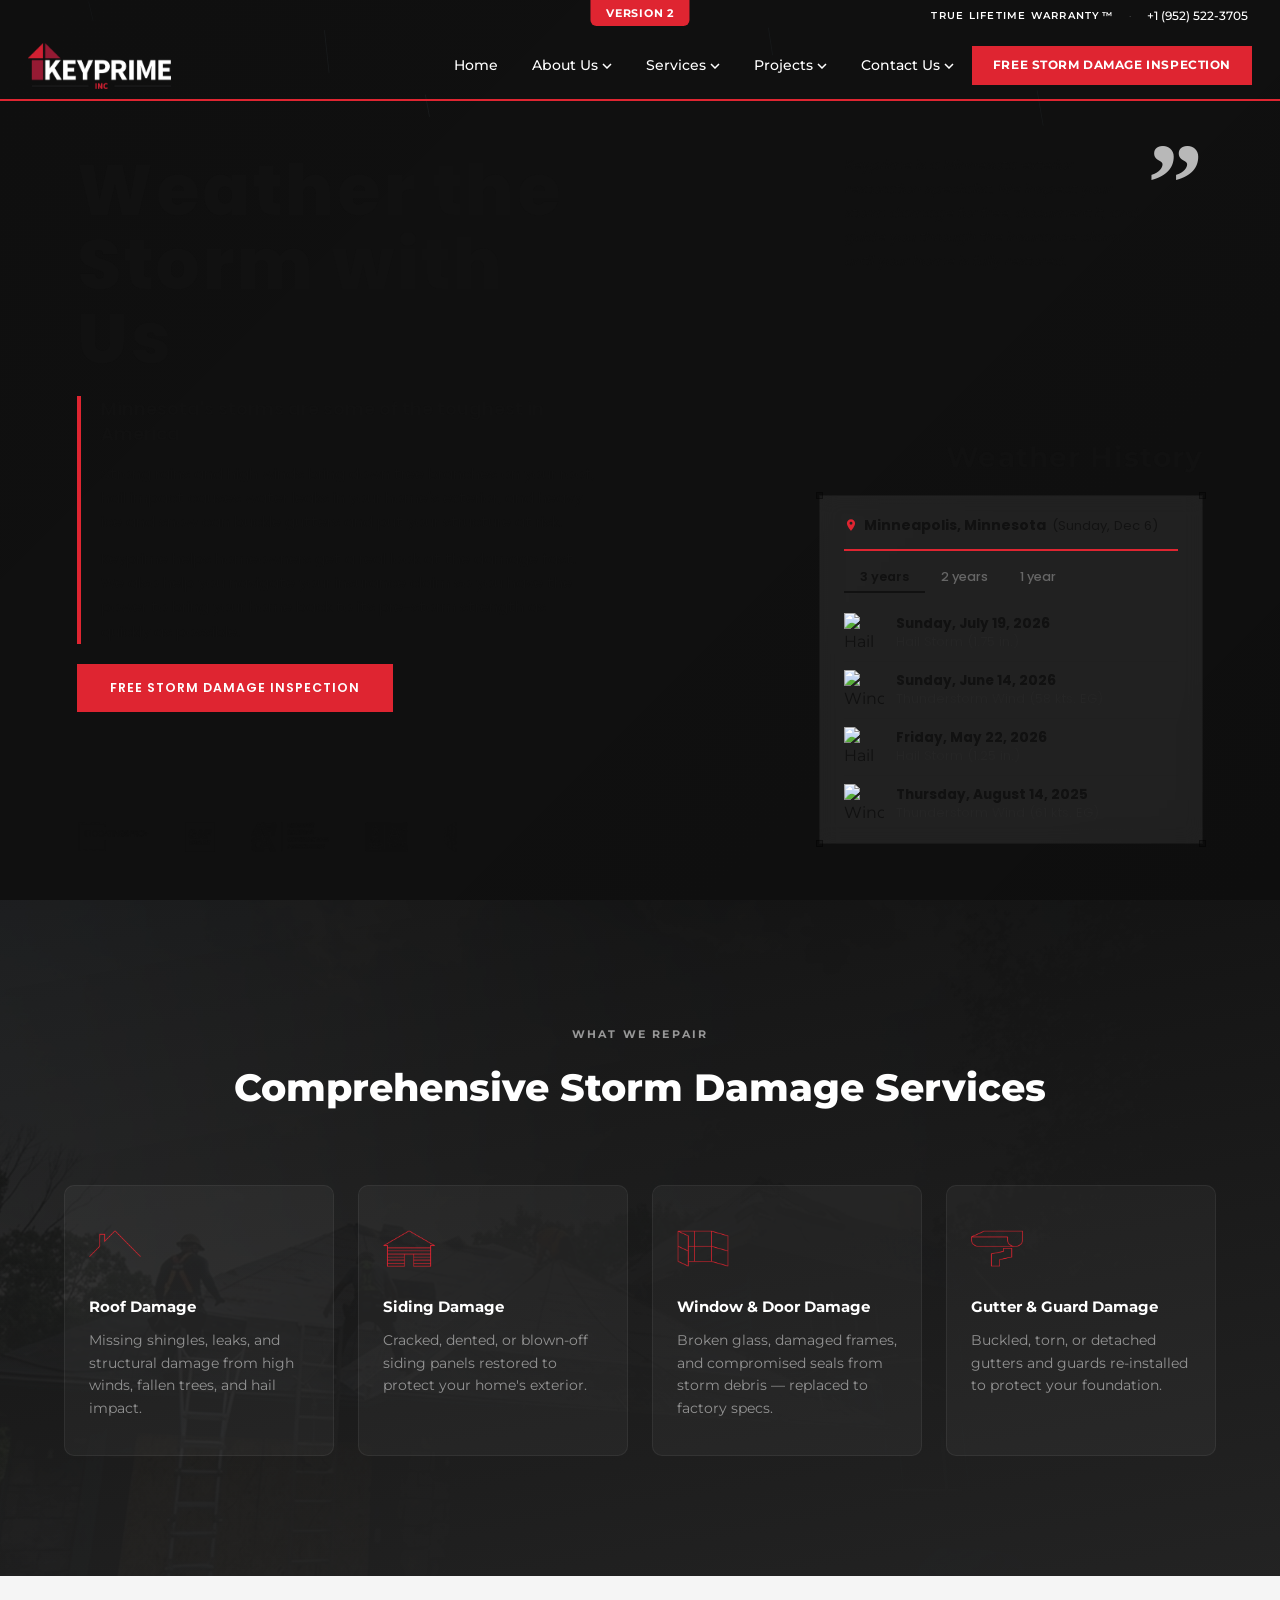
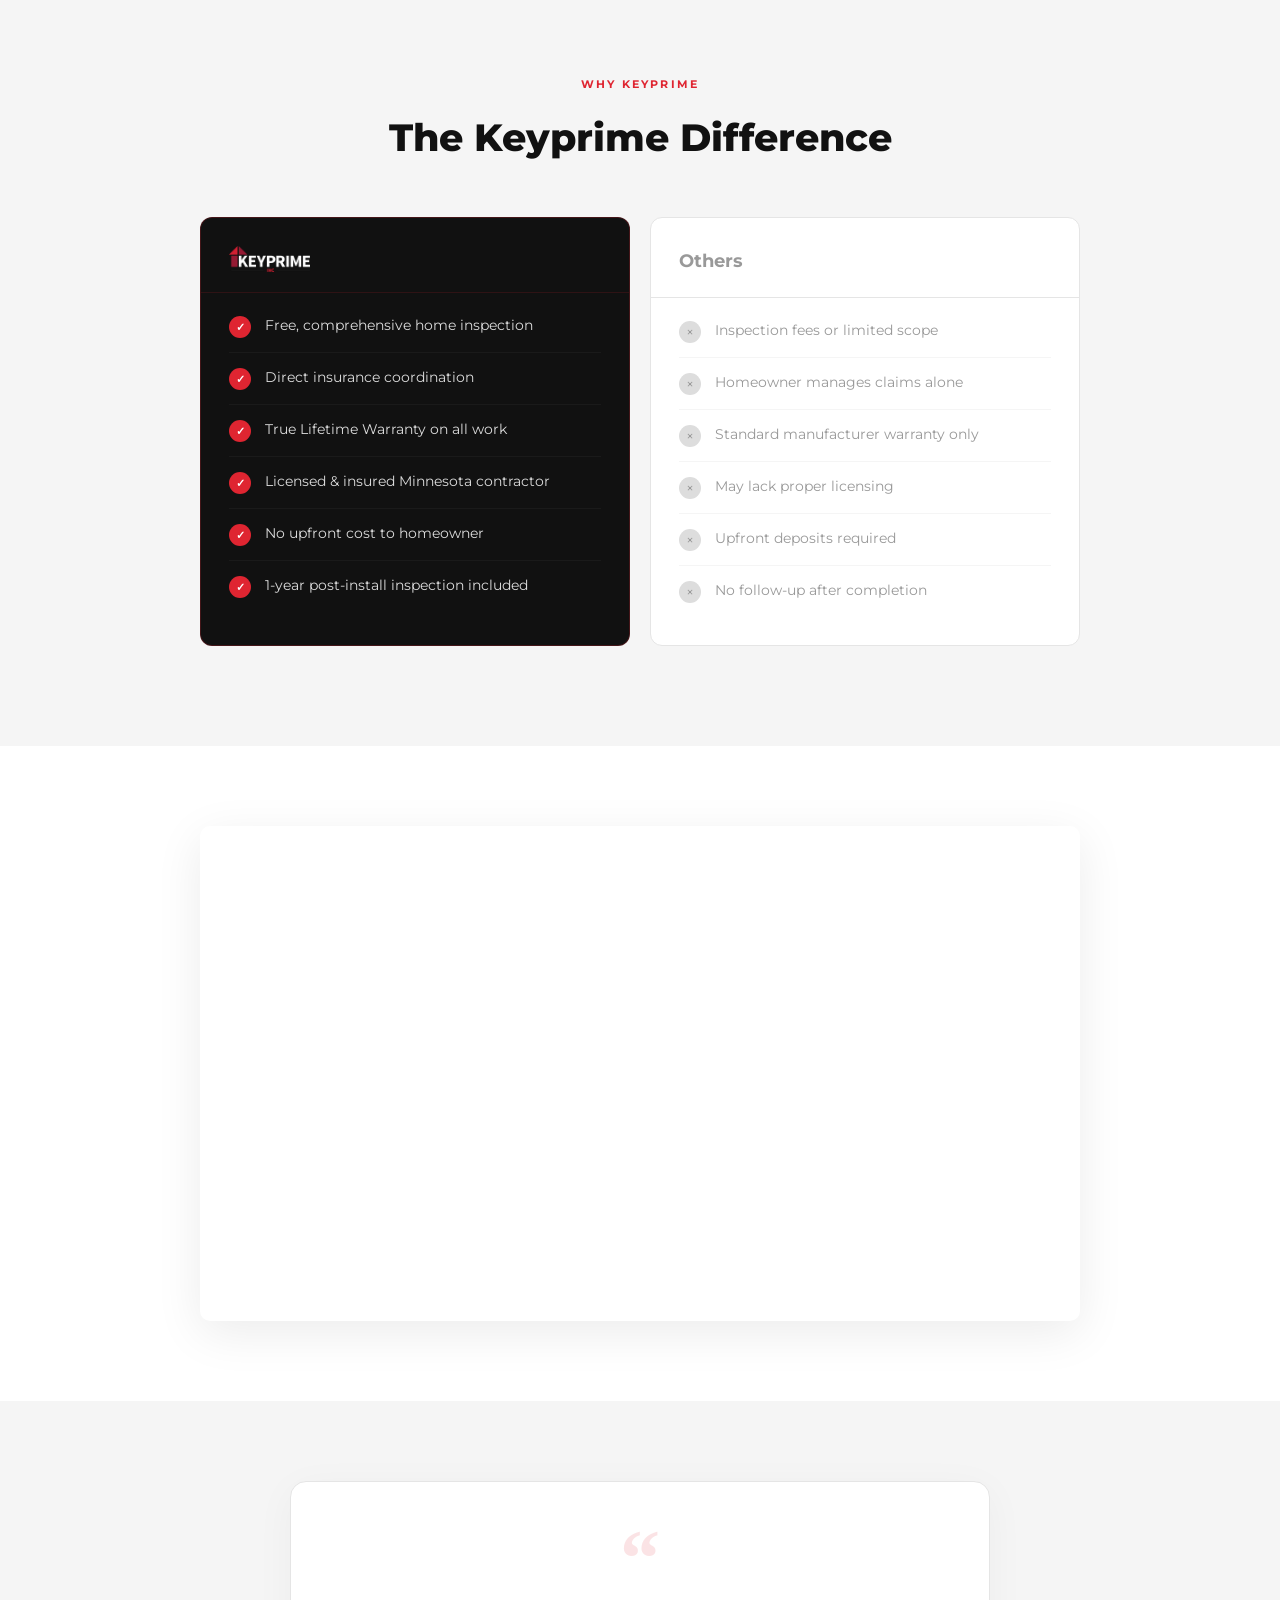
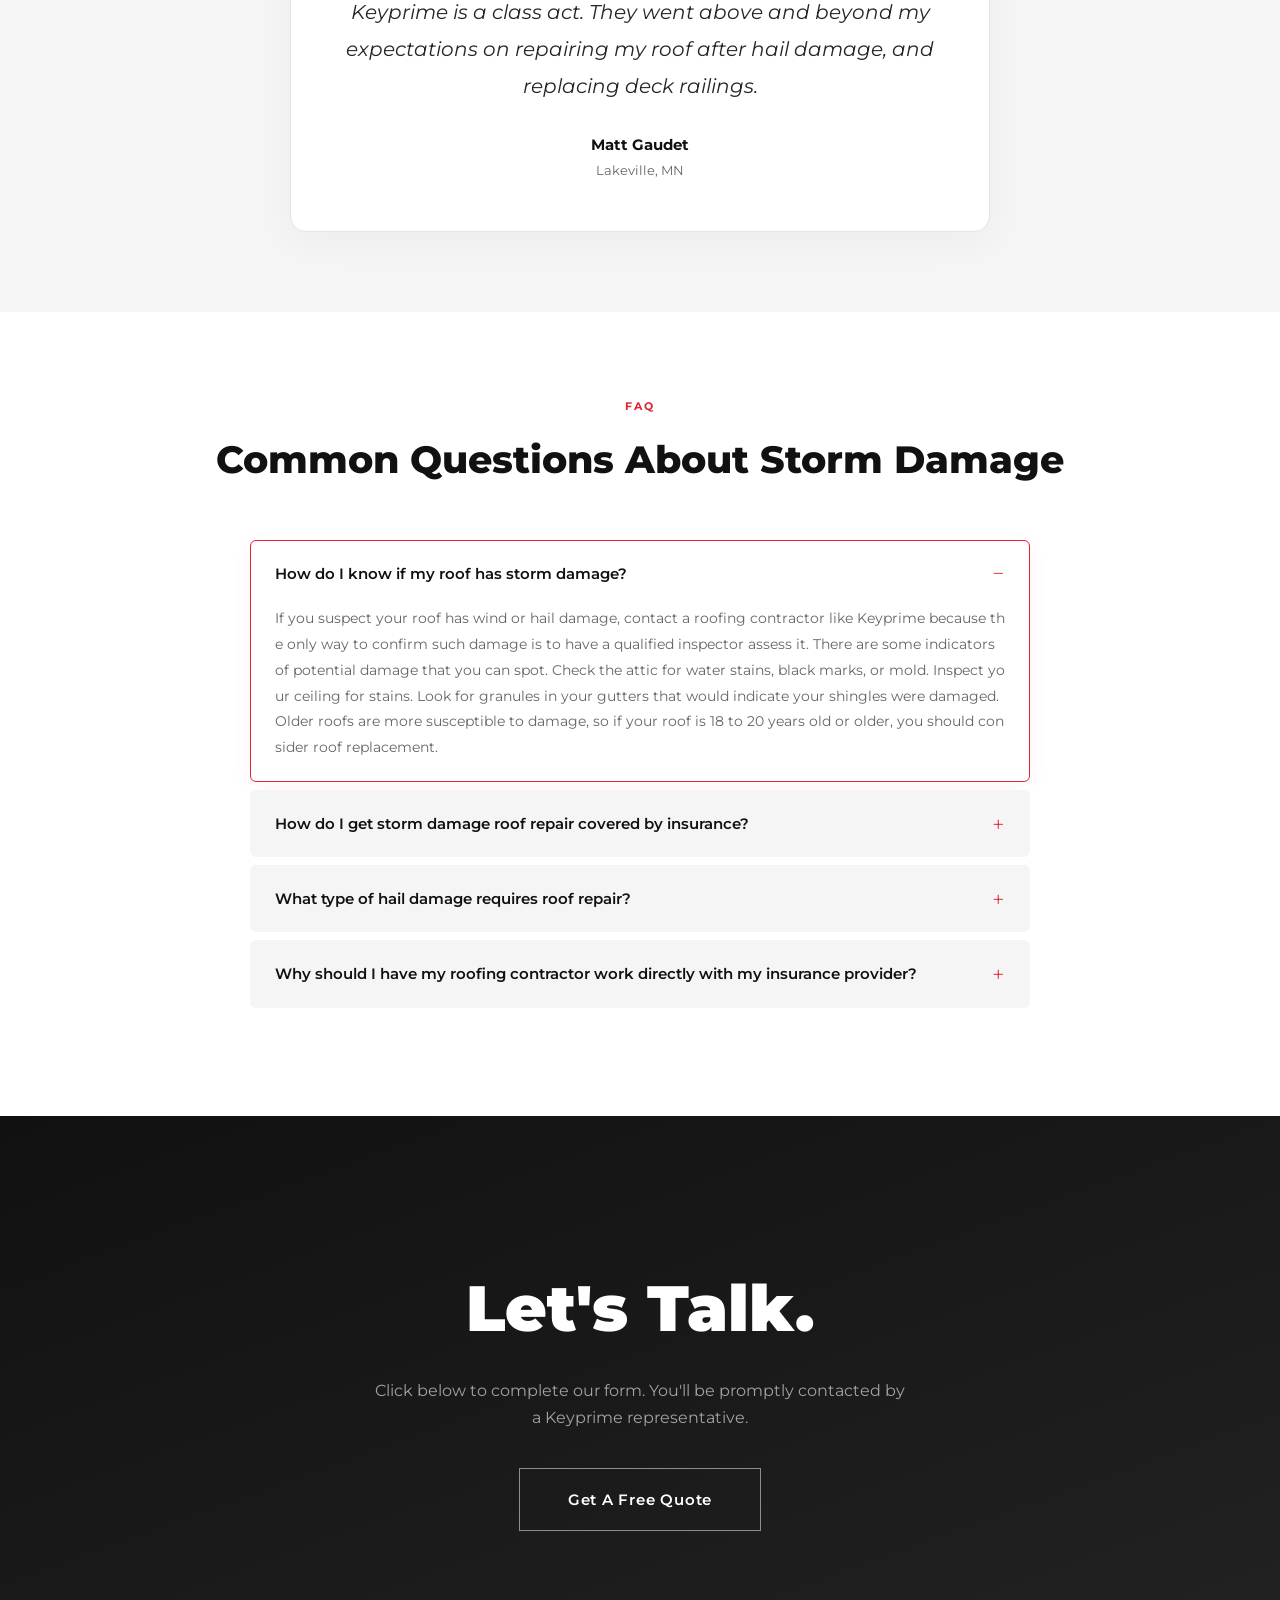
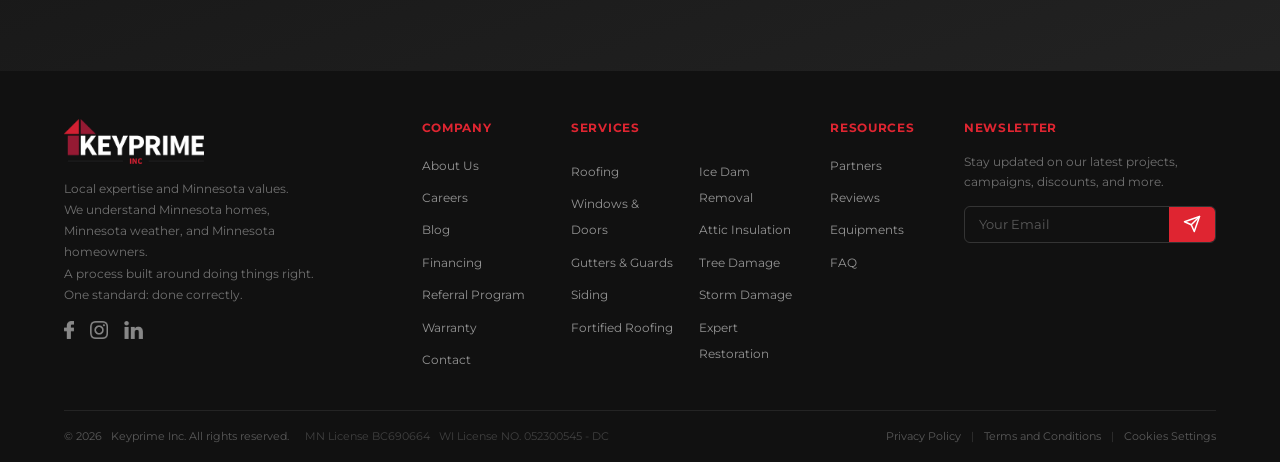
==== ver2/index.html @ 28510675 "Add hero font variation sub-pages (ver2–ver6) for client review Five variations of hero section typo" ====
<!DOCTYPE html>
<html lang="en">
<head>
  <meta charset="UTF-8">
  <meta name="viewport" content="width=device-width, initial-scale=1.0">
  <title>Version 2 — Storm &amp; Hail Damage Repair | Keyprime Roofing</title>
  <meta name="description" content="Minnesota's trusted storm damage repair experts. Keyprime helps homeowners restore their homes fast with insurance claim assistance and a True Lifetime Warranty.">
  <link rel="preconnect" href="https://fonts.googleapis.com">
  <link rel="preconnect" href="https://fonts.gstatic.com" crossorigin>
  <link href="https://fonts.googleapis.com/css2?family=Archivo:wght@100;200;300;400&family=Montserrat:wght@300;400;500;600;700;800;900&family=Poppins:wght@300;400;500;600;700;800;900&display=swap" rel="stylesheet">
  <link rel="stylesheet" href="../css/style.css">
  <link rel="stylesheet" href="ver-override.css">
  <script src="https://fast.wistia.com/assets/external/E-v1.js" async></script>
</head>
<body>
  <div style="position:fixed;top:0;left:50%;transform:translateX(-50%);z-index:9999;background:var(--red);color:#fff;font-family:var(--font);font-size:.7rem;font-weight:700;padding:4px 16px;border-radius:0 0 6px 6px;letter-spacing:.06em;pointer-events:none;">VERSION 2</div>

  <!-- ===== TOP BAR (fixed, right-aligned like mockup) ===== -->
  <div class="top-bar" id="topBar">
    <div class="top-bar__inner">
      <span class="top-bar__warranty">TRUE LIFETIME WARRANTY&trade;</span>
      <span class="top-bar__sep">&middot;</span>
      <a href="tel:+19525223705" class="top-bar__phone">+1 (952) 522-3705</a>
    </div>
  </div>

  <!-- ===== NAVBAR (fixed, transparent over hero → solid on scroll) ===== -->
  <nav class="navbar navbar--hero" id="navbar">
    <div class="navbar__inner">
      <a href="https://keyprimeroofing.com" class="navbar__logo">
        <img src="../assets/logos/keyprime-logo-white.png" alt="Keyprime Inc." class="navbar__logo-img navbar__logo-img--white">
        <img src="../assets/logos/keyprime-logo-color.png" alt="Keyprime Inc." class="navbar__logo-img navbar__logo-img--color">
      </a>
      <button class="navbar__toggle" id="navToggle" aria-label="Toggle navigation">
        <span></span><span></span><span></span>
      </button>
      <ul class="navbar__menu" id="navMenu">
        <li class="navbar__item">
          <a href="https://keyprimeroofing.com" class="navbar__link">Home</a>
        </li>
        <li class="navbar__item navbar__item--dropdown">
          <a href="https://keyprimeroofing.com/about" class="navbar__link">About Us <svg width="10" height="6" viewBox="0 0 10 6"><path d="M1 1l4 4 4-4" stroke="currentColor" stroke-width="1.5" fill="none"/></svg></a>
          <ul class="navbar__dropdown">
            <li><a href="https://keyprimeroofing.com/about">Our Story</a></li>
            <li><a href="https://keyprimeroofing.com/reviews">Reviews</a></li>
            <li><a href="https://keyprimeroofing.com/hiring">Careers</a></li>
          </ul>
        </li>
        <li class="navbar__item navbar__item--dropdown">
          <a href="https://keyprimeroofing.com/services" class="navbar__link">Services <svg width="10" height="6" viewBox="0 0 10 6"><path d="M1 1l4 4 4-4" stroke="currentColor" stroke-width="1.5" fill="none"/></svg></a>
          <ul class="navbar__dropdown">
            <li><a href="https://keyprimeroofing.com/services/roofing">Roofing</a></li>
            <li><a href="https://keyprimeroofing.com/services/siding">Siding</a></li>
            <li><a href="https://keyprimeroofing.com/services/windows-and-doors">Windows &amp; Doors</a></li>
            <li><a href="https://keyprimeroofing.com/services/gutters-and-guards">Gutters &amp; Guards</a></li>
            <li><a href="https://keyprimeroofing.com/services/attic-insulation">Attic Insulation</a></li>
            <li><a href="https://keyprimeroofing.com/services/ice-dam-removal">Ice Dam Removal</a></li>
          </ul>
        </li>
        <li class="navbar__item navbar__item--dropdown">
          <a href="https://keyprimeroofing.com/projects" class="navbar__link">Projects <svg width="10" height="6" viewBox="0 0 10 6"><path d="M1 1l4 4 4-4" stroke="currentColor" stroke-width="1.5" fill="none"/></svg></a>
          <ul class="navbar__dropdown">
            <li><a href="https://keyprimeroofing.com/projects">Gallery</a></li>
            <li><a href="https://keyprimeroofing.com/blog">Blog</a></li>
          </ul>
        </li>
        <li class="navbar__item navbar__item--dropdown">
          <a href="https://keyprimeroofing.com/contact" class="navbar__link">Contact Us <svg width="10" height="6" viewBox="0 0 10 6"><path d="M1 1l4 4 4-4" stroke="currentColor" stroke-width="1.5" fill="none"/></svg></a>
          <ul class="navbar__dropdown">
            <li><a href="https://keyprimeroofing.com/contact">Get in Touch</a></li>
            <li><a href="https://keyprimeroofing.com/free-estimate">Free Estimate</a></li>
            <li><a href="https://keyprimeroofing.com/referral-program">Referral Program</a></li>
          </ul>
        </li>
        <li class="navbar__item">
          <a href="https://keyprimeroofing.com/free-estimate" class="navbar__link navbar__link--cta">FREE STORM DAMAGE INSPECTION</a>
        </li>
      </ul>
    </div>
    <div class="navbar__accent"></div>
  </nav>

  <!-- Mobile nav overlay -->
  <div class="nav-overlay" id="navOverlay"></div>

  <!-- ===== HERO (fixed, full viewport — content scrolls over it) ===== -->
  <section class="hero" id="hero">
    <canvas id="stormCanvas" class="storm-canvas"></canvas>
    <div class="hero__media">
      <video class="hero__video" autoplay muted loop playsinline>
        <source src="../assets/videos/storm-hero-video.mp4" type="video/mp4">
      </video>
    </div>
    <div class="hero__overlay"></div>

    <!-- Hero text content (left side) -->
    <div class="hero__content">
      <h1 class="hero__heading hero-anim">Weather the<br>Storm with Us</h1>
      <div class="hero__body">
        <h2 class="hero__sub hero-anim" data-delay="200">Minnesota's storms are some of the toughest in America</h2>
        <p class="hero__text hero-anim" data-delay="400">Strong rains and high winds bring down tree branches on your roof, hail impact causes water leaks in your home's exterior, and heavy ice and snow can buckle gutters and put your structure at risk.</p>
        <p class="hero__text hero-anim" data-delay="550">Keyprime helps homeowners get a real look at the damage fast. We also help you navigate your insurance claim so you have the power to bring your home back to its pre-storm strength as quickly as possible.</p>
      </div>
      <a href="https://keyprimeroofing.com/free-estimate" class="btn btn--hero-fill hero-anim" data-delay="700">FREE STORM DAMAGE INSPECTION</a>
    </div>

    <!-- Quote (top right) -->
    <div class="hero__quote hero-anim" data-delay="400">
      <p class="hero__quote-text"><em>Keyprime is a Minnesota exterior restoration specialist. We inspect your storm damage for free, document it, and guide you through the insurance claim until your home is fully restored.</em></p>
      <span class="hero__qm">&rdquo;</span>
    </div>

    <!-- Weather History (bottom right) -->
    <div class="hero__wh hero-anim" data-delay="500">
      <h3 class="wh__title">Weather History</h3>
      <div class="wh__card">
        <span class="wh__corner wh__corner--tl"></span>
        <span class="wh__corner wh__corner--tr"></span>
        <span class="wh__corner wh__corner--bl"></span>
        <span class="wh__corner wh__corner--br"></span>
        <div class="wh__header">
          <div class="wh__location">
            <svg class="wh__pin" viewBox="0 0 24 24" width="14" height="14" fill="#DF2531" stroke="none"><path d="M12 2C8.13 2 5 5.13 5 9c0 5.25 7 13 7 13s7-7.75 7-13c0-3.87-3.13-7-7-7zm0 9.5a2.5 2.5 0 1 1 0-5 2.5 2.5 0 0 1 0 5z"/></svg>
            <span class="wh__city" id="whCity">Minneapolis, Minnesota</span>
            <span class="wh__date" id="whDate"></span>
          </div>
        </div>
        <div class="wh__tabs" id="whTabs">
          <button class="wh__tab wh__tab--active" data-years="3">3 years</button>
          <button class="wh__tab" data-years="2">2 years</button>
          <button class="wh__tab" data-years="1">1 year</button>
        </div>
        <div class="wh__events" id="whEvents">
          <div class="wh__loading">Loading weather history&hellip;</div>
        </div>
      </div>
    </div>

    <!-- Partner / certification logos — scrolling marquee -->
    <div class="hero__partners">
      <div class="partners__track">
        <img src="../assets/logos/coatings-pro+.png" alt="CoatingsPro+">
        <img src="../assets/logos/gaf.png" alt="GAF">
        <img src="../assets/logos/mrca.png" alt="MRCA">
        <img src="../assets/logos/bbb.png" alt="BBB">
        <img src="../assets/logos/mule-hide.png" alt="Mule-Hide">
        <img src="../assets/logos/nrca.png" alt="NRCA">
        <img src="../assets/logos/owens-corning.png" alt="Owens Corning">
        <img src="../assets/logos/velux.png" alt="Velux">
        <img src="../assets/logos/coatings-pro+.png" alt="CoatingsPro+">
        <img src="../assets/logos/gaf.png" alt="GAF">
        <img src="../assets/logos/mrca.png" alt="MRCA">
        <img src="../assets/logos/bbb.png" alt="BBB">
        <img src="../assets/logos/mule-hide.png" alt="Mule-Hide">
        <img src="../assets/logos/nrca.png" alt="NRCA">
        <img src="../assets/logos/owens-corning.png" alt="Owens Corning">
        <img src="../assets/logos/velux.png" alt="Velux">
      </div>
    </div>
  </section>

  <!-- ===== SCROLLABLE PAGE CONTENT (slides over the fixed hero) ===== -->
  <div class="page-content">

    <!-- ===== DAMAGE TYPES ===== -->
    <section class="services">
      <div class="services__bg" data-parallax="0.1">
        <img src="../assets/images/storm-hero-desktop.png" alt="" loading="lazy">
      </div>
      <div class="services__overlay"></div>
      <div class="container services__content">
        <span class="tag tag--light anim-in">What We Repair</span>
        <h2 class="services__heading anim-in" data-delay="100">Comprehensive Storm Damage Services</h2>
        <div class="services__grid">
          <div class="service-card anim-slide-right" data-delay="0">
            <div class="service-card__icon">
              <img src="../assets/icons/repairs/roof.png" alt="Roof damage icon">
            </div>
            <h3>Roof Damage</h3>
            <p>Missing shingles, leaks, and structural damage from high winds, fallen trees, and hail impact.</p>
          </div>
          <div class="service-card anim-slide-right" data-delay="150">
            <div class="service-card__icon">
              <img src="../assets/icons/repairs/siding.png" alt="Siding damage icon">
            </div>
            <h3>Siding Damage</h3>
            <p>Cracked, dented, or blown-off siding panels restored to protect your home's exterior.</p>
          </div>
          <div class="service-card anim-slide-right" data-delay="300">
            <div class="service-card__icon">
              <img src="../assets/icons/repairs/window-door.png" alt="Window and door damage icon">
            </div>
            <h3>Window &amp; Door Damage</h3>
            <p>Broken glass, damaged frames, and compromised seals from storm debris — replaced to factory specs.</p>
          </div>
          <div class="service-card anim-slide-right" data-delay="450">
            <div class="service-card__icon">
              <img src="../assets/icons/repairs/gutter-guard.png" alt="Gutter and guard damage icon">
            </div>
            <h3>Gutter &amp; Guard Damage</h3>
            <p>Buckled, torn, or detached gutters and guards re-installed to protect your foundation.</p>
          </div>
        </div>
      </div>
    </section>

    <!-- ===== KEYPRIME vs OTHERS ===== -->
    <section class="comparison">
      <div class="container">
        <span class="tag tag--center anim-in">Why Keyprime</span>
        <h2 class="comparison__heading anim-in" data-delay="100">The Keyprime Difference</h2>
        <div class="comparison__table">
          <div class="comparison__col comparison__col--kp anim-in" data-delay="100">
            <div class="comparison__header">
              <img src="../assets/logos/keyprime-logo-white.png" alt="Keyprime" height="32">
            </div>
            <ul class="comparison__list">
              <li><span class="check">&#10003;</span> Free, comprehensive home inspection</li>
              <li><span class="check">&#10003;</span> Direct insurance coordination</li>
              <li><span class="check">&#10003;</span> True Lifetime Warranty on all work</li>
              <li><span class="check">&#10003;</span> Licensed &amp; insured Minnesota contractor</li>
              <li><span class="check">&#10003;</span> No upfront cost to homeowner</li>
              <li><span class="check">&#10003;</span> 1-year post-install inspection included</li>
            </ul>
          </div>
          <div class="comparison__col comparison__col--others anim-in" data-delay="250">
            <div class="comparison__header">
              <span>Others</span>
            </div>
            <ul class="comparison__list">
              <li><span class="cross">&times;</span> Inspection fees or limited scope</li>
              <li><span class="cross">&times;</span> Homeowner manages claims alone</li>
              <li><span class="cross">&times;</span> Standard manufacturer warranty only</li>
              <li><span class="cross">&times;</span> May lack proper licensing</li>
              <li><span class="cross">&times;</span> Upfront deposits required</li>
              <li><span class="cross">&times;</span> No follow-up after completion</li>
            </ul>
          </div>
        </div>
        <!-- Mobile accordion (hidden on desktop, shown via CSS at 768px) -->
        <div class="comparison__accordion">
          <div class="comparison__col comparison__col--kp">
            <div class="comparison__acc-list" id="compAccordion">
              <div class="comparison__acc-item" data-index="0">
                <div class="comparison__acc-kp">
                  <span class="check">&#10003;</span>
                  <span>Free, comprehensive home inspection</span>
                  <svg class="comparison__acc-chevron" viewBox="0 0 16 16" fill="none" stroke="currentColor" stroke-width="2"><path d="M4 6l4 4 4-4"/></svg>
                </div>
                <div class="comparison__acc-others">
                  <div class="comparison__acc-others-inner">
                    <span class="comparison__acc-others-label">VS Others |</span>
                    <span class="comparison__acc-others-data">Inspection fees or limited scope</span>
                  </div>
                </div>
              </div>
              <div class="comparison__acc-item" data-index="1">
                <div class="comparison__acc-kp">
                  <span class="check">&#10003;</span>
                  <span>Direct insurance coordination</span>
                  <svg class="comparison__acc-chevron" viewBox="0 0 16 16" fill="none" stroke="currentColor" stroke-width="2"><path d="M4 6l4 4 4-4"/></svg>
                </div>
                <div class="comparison__acc-others">
                  <div class="comparison__acc-others-inner">
                    <span class="comparison__acc-others-label">VS Others |</span>
                    <span class="comparison__acc-others-data">Homeowner manages claims alone</span>
                  </div>
                </div>
              </div>
              <div class="comparison__acc-item" data-index="2">
                <div class="comparison__acc-kp">
                  <span class="check">&#10003;</span>
                  <span>True Lifetime Warranty on all work</span>
                  <svg class="comparison__acc-chevron" viewBox="0 0 16 16" fill="none" stroke="currentColor" stroke-width="2"><path d="M4 6l4 4 4-4"/></svg>
                </div>
                <div class="comparison__acc-others">
                  <div class="comparison__acc-others-inner">
                    <span class="comparison__acc-others-label">VS Others |</span>
                    <span class="comparison__acc-others-data">Standard manufacturer warranty only</span>
                  </div>
                </div>
              </div>
              <div class="comparison__acc-item" data-index="3">
                <div class="comparison__acc-kp">
                  <span class="check">&#10003;</span>
                  <span>Licensed &amp; insured Minnesota contractor</span>
                  <svg class="comparison__acc-chevron" viewBox="0 0 16 16" fill="none" stroke="currentColor" stroke-width="2"><path d="M4 6l4 4 4-4"/></svg>
                </div>
                <div class="comparison__acc-others">
                  <div class="comparison__acc-others-inner">
                    <span class="comparison__acc-others-label">VS Others |</span>
                    <span class="comparison__acc-others-data">May lack proper licensing</span>
                  </div>
                </div>
              </div>
              <div class="comparison__acc-item" data-index="4">
                <div class="comparison__acc-kp">
                  <span class="check">&#10003;</span>
                  <span>No upfront cost to homeowner</span>
                  <svg class="comparison__acc-chevron" viewBox="0 0 16 16" fill="none" stroke="currentColor" stroke-width="2"><path d="M4 6l4 4 4-4"/></svg>
                </div>
                <div class="comparison__acc-others">
                  <div class="comparison__acc-others-inner">
                    <span class="comparison__acc-others-label">VS Others |</span>
                    <span class="comparison__acc-others-data">Upfront deposits required</span>
                  </div>
                </div>
              </div>
              <div class="comparison__acc-item" data-index="5">
                <div class="comparison__acc-kp">
                  <span class="check">&#10003;</span>
                  <span>1-year post-install inspection included</span>
                  <svg class="comparison__acc-chevron" viewBox="0 0 16 16" fill="none" stroke="currentColor" stroke-width="2"><path d="M4 6l4 4 4-4"/></svg>
                </div>
                <div class="comparison__acc-others">
                  <div class="comparison__acc-others-inner">
                    <span class="comparison__acc-others-label">VS Others |</span>
                    <span class="comparison__acc-others-data">No follow-up after completion</span>
                  </div>
                </div>
              </div>
            </div>
          </div>
        </div>
      </div>
    </section>

    <!-- ===== VIDEO ===== -->
    <section class="video-section">
      <div class="container">
        <div class="video-section__wrap anim-in">
          <div class="wistia_responsive_padding" style="padding:56.25% 0 0 0;position:relative;">
            <div class="wistia_responsive_wrapper" style="height:100%;left:0;position:absolute;top:0;width:100%;">
              <iframe src="https://fast.wistia.net/embed/iframe/1poab6ta7n?seo=true&videoFoam=true&playerColor=DF2531" title="Keyprime Video" allow="autoplay; fullscreen" allowtransparency="true" frameborder="0" scrolling="no" class="wistia_embed" name="wistia_embed" style="width:100%;height:100%;"></iframe>
            </div>
          </div>
        </div>
      </div>
    </section>

    <!-- ===== TESTIMONIAL ===== -->
    <section class="testimonial">
      <div class="container">
        <div class="testimonial__inner anim-in">
          <div class="testimonial__mark">&ldquo;</div>
          <blockquote>
            <p>Keyprime is a class act. They went above and beyond my expectations on repairing my roof after hail damage, and replacing deck railings.</p>
          </blockquote>
          <div class="testimonial__author">
            <strong>Matt Gaudet</strong>
            <span>Lakeville, MN</span>
          </div>
        </div>
      </div>
    </section>

    <!-- ===== FAQ ===== -->
    <section class="faq" id="faq">
      <div class="container">
        <div class="faq__header">
          <span class="tag anim-in">FAQ</span>
          <h2 class="faq__heading anim-in" data-delay="100">Common Questions About Storm Damage</h2>
        </div>
        <div class="faq__list">
          <details class="faq__item anim-in" data-delay="0" open>
            <summary>How do I know if my roof has storm damage?</summary>
            <div class="faq__answer">
              <p>If you suspect your roof has wind or hail damage, contact a roofing contractor like Keyprime because the only way to confirm such damage is to have a qualified inspector assess it. There are some indicators of potential damage that you can spot. Check the attic for water stains, black marks, or mold. Inspect your ceiling for stains. Look for granules in your gutters that would indicate your shingles were damaged. Older roofs are more susceptible to damage, so if your roof is 18 to 20 years old or older, you should consider roof replacement.</p>
            </div>
          </details>
          <details class="faq__item anim-in" data-delay="80">
            <summary>How do I get storm damage roof repair covered by insurance?</summary>
            <div class="faq__answer">
              <p>Once you suspect your roof has storm damage, contact your insurance provider to confirm what type of policy you have, how long it will take to process a claim, and if estimates will be required for repairs. You have two years after the date of damage to report it to your insurance company. Once you contact your insurer, contact Keyprime. Our qualified inspectors are trained to identify storm damage and our experienced staff will work with insurance to get storm damage to your roof repaired quickly and correctly.</p>
            </div>
          </details>
          <details class="faq__item anim-in" data-delay="160">
            <summary>What type of hail damage requires roof repair?</summary>
            <div class="faq__answer">
              <p>Depending on the size of the hail damage, different types of repairs will be more useful. The type of repair would depend on how deep and wide the hole is. A roofing contractor will be able to determine if a repair or replacement is needed.</p>
            </div>
          </details>
          <details class="faq__item anim-in" data-delay="240">
            <summary>Why should I have my roofing contractor work directly with my insurance provider?</summary>
            <div class="faq__answer">
              <p>Keyprime not only inspects roofs for storm damage, but can also work directly with your insurance provider to get the damage repaired quickly with no upfront cost to you. Keyprime employs a team of experienced professionals that specialize in working through insurance claims to make sure they are processed properly and on time.</p>
            </div>
          </details>
        </div>
      </div>
    </section>

    <!-- ===== CTA — LET'S TALK ===== -->
    <section class="cta">
      <div class="cta__bg" data-parallax="0.18">
        <img src="../assets/images/team-photo.png" alt="" loading="lazy">
      </div>
      <div class="cta__overlay"></div>
      <div class="container cta__content">
        <h2 class="anim-in">Let's Talk.</h2>
        <p class="anim-in" data-delay="100">Click below to complete our form. You'll be promptly contacted by a Keyprime representative.</p>
        <a href="https://keyprimeroofing.com/free-estimate" class="btn btn--cta-light btn--lg anim-in" data-delay="200">Get A Free Quote</a>
      </div>
    </section>

    <!-- ===== FOOTER ===== -->
    <footer class="footer">
      <div class="container">
        <!-- Desktop footer (hidden on mobile) -->
        <div class="footer__top">
          <div class="footer__brand">
            <img src="../assets/logos/keyprime-logo-white.png" alt="Keyprime Inc." width="140">
            <div class="footer__tagline">
              <p>Local expertise and Minnesota values.<br>We understand Minnesota homes,<br>Minnesota weather, and Minnesota<br>homeowners.<br>A process built around doing things right.<br>One standard: done correctly.</p>
            </div>
            <div class="footer__social">
              <a href="https://www.facebook.com/keyprimeroofing" aria-label="Facebook"><img src="../assets/icons/fb-icon.png" alt="" class="social-icon"></a>
              <a href="https://www.instagram.com/keyprimeroofing" aria-label="Instagram"><img src="../assets/icons/ig-icon.png" alt="" class="social-icon"></a>
              <a href="https://www.linkedin.com/company/keyprimeroofing" aria-label="LinkedIn"><img src="../assets/icons/linkedin-icon.png" alt="" class="social-icon"></a>
            </div>
          </div>
          <div class="footer__links">
            <div class="footer__col">
              <h4>Company</h4>
              <ul>
                <li><a href="https://keyprimeroofing.com/about">About Us</a></li>
                <li><a href="https://keyprimeroofing.com/hiring">Careers</a></li>
                <li><a href="https://keyprimeroofing.com/blog">Blog</a></li>
                <li><a href="https://keyprimeroofing.com/financing">Financing</a></li>
                <li><a href="https://keyprimeroofing.com/referral-program">Referral Program</a></li>
                <li><a href="https://keyprimeroofing.com/warranty">Warranty</a></li>
                <li><a href="https://keyprimeroofing.com/contact">Contact</a></li>
              </ul>
            </div>
            <div class="footer__col footer__col--services">
              <h4>Services</h4>
              <ul>
                <li><a href="https://keyprimeroofing.com/services/roofing">Roofing</a></li>
                <li><a href="https://keyprimeroofing.com/services/windows-and-doors">Windows &amp; Doors</a></li>
                <li><a href="https://keyprimeroofing.com/services/gutters-and-guards">Gutters &amp; Guards</a></li>
                <li><a href="https://keyprimeroofing.com/services/siding">Siding</a></li>
                <li><a href="https://keyprimeroofing.com/services/fortified-roofing">Fortified Roofing</a></li>
              </ul>
              <ul>
                <li><a href="https://keyprimeroofing.com/services/ice-dam-removal">Ice Dam Removal</a></li>
                <li><a href="https://keyprimeroofing.com/services/attic-insulation">Attic Insulation</a></li>
                <li><a href="https://keyprimeroofing.com/tree-damage">Tree Damage</a></li>
                <li><a href="https://keyprimeroofing.com/services/storm-repair">Storm Damage</a></li>
                <li><a href="https://keyprimeroofing.com/expert-restoration">Expert Restoration</a></li>
              </ul>
            </div>
            <div class="footer__col">
              <h4>Resources</h4>
              <ul>
                <li><a href="https://keyprimeroofing.com/partners">Partners</a></li>
                <li><a href="https://keyprimeroofing.com/reviews">Reviews</a></li>
                <li><a href="https://keyprimeroofing.com/equipment">Equipments</a></li>
                <li><a href="#faq">FAQ</a></li>
              </ul>
            </div>
            <div class="footer__col footer__col--newsletter">
              <h4>Newsletter</h4>
              <p class="footer__nl-desc">Stay updated on our latest projects, campaigns, discounts, and more.</p>
              <form class="footer__newsletter-form" onsubmit="return false;">
                <input type="email" placeholder="Your Email" required>
                <button type="submit" aria-label="Subscribe">
                  <svg viewBox="0 0 24 24" width="18" height="18" fill="none" stroke="currentColor" stroke-width="2" stroke-linecap="round" stroke-linejoin="round"><line x1="22" y1="2" x2="11" y2="13"/><polygon points="22 2 15 22 11 13 2 9 22 2"/></svg>
                </button>
              </form>
            </div>
          </div>
        </div>
        <!-- Mobile footer links (hidden on desktop) -->
        <div class="footer__links--mobile">
          <div class="footer__col--mobile">
            <h4>Company</h4>
            <ul>
              <li><a href="https://keyprimeroofing.com/about">About Us</a></li>
              <li><a href="https://keyprimeroofing.com/hiring">Careers</a></li>
              <li><a href="https://keyprimeroofing.com/blog">Blog</a></li>
              <li><a href="https://keyprimeroofing.com/financing">Financing</a></li>
              <li><a href="https://keyprimeroofing.com/referral-program">Referral Program</a></li>
              <li><a href="https://keyprimeroofing.com/warranty">Warranty</a></li>
              <li><a href="https://keyprimeroofing.com/contact">Contact</a></li>
            </ul>
          </div>
          <div class="footer__col--mobile footer__col--services-mobile">
            <h4>Services</h4>
            <ul>
              <li><a href="https://keyprimeroofing.com/services/roofing">Roofing</a></li>
              <li><a href="https://keyprimeroofing.com/services/windows-and-doors">Windows &amp; Doors</a></li>
              <li><a href="https://keyprimeroofing.com/services/gutters-and-guards">Gutters &amp; Guards</a></li>
              <li><a href="https://keyprimeroofing.com/services/siding">Siding</a></li>
              <li><a href="https://keyprimeroofing.com/services/fortified-roofing">Fortified Roofing</a></li>
            </ul>
            <ul>
              <li><a href="https://keyprimeroofing.com/services/ice-dam-removal">Ice Dam Removal</a></li>
              <li><a href="https://keyprimeroofing.com/services/attic-insulation">Attic Insulation</a></li>
              <li><a href="https://keyprimeroofing.com/tree-damage">Tree Damage</a></li>
              <li><a href="https://keyprimeroofing.com/services/storm-repair">Storm Damage</a></li>
              <li><a href="https://keyprimeroofing.com/expert-restoration">Expert Restoration</a></li>
            </ul>
          </div>
          <div class="footer__col--mobile">
            <h4>Resources</h4>
            <ul>
              <li><a href="https://keyprimeroofing.com/partners">Partners</a></li>
              <li><a href="https://keyprimeroofing.com/reviews">Reviews</a></li>
              <li><a href="https://keyprimeroofing.com/equipment">Equipments</a></li>
              <li><a href="#faq">FAQ</a></li>
            </ul>
          </div>
          <div class="footer__newsletter--mobile">
            <h4>Newsletter</h4>
            <p>Stay updated on our latest projects, campaigns, discounts, and more.</p>
            <form class="footer__newsletter-form" onsubmit="return false;">
              <input type="email" placeholder="Your Email" required>
              <button type="submit" aria-label="Subscribe">
                <svg viewBox="0 0 24 24" width="18" height="18" fill="none" stroke="currentColor" stroke-width="2" stroke-linecap="round" stroke-linejoin="round"><line x1="22" y1="2" x2="11" y2="13"/><polygon points="22 2 15 22 11 13 2 9 22 2"/></svg>
              </button>
            </form>
          </div>
        </div>
        <div class="footer__bottom">
          <div class="footer__bottom-left">
            <span class="footer__copy">&copy; 2026 &nbsp; Keyprime Inc. All rights reserved.</span>
            <span class="footer__licenses">MN License BC690664 &nbsp; WI License NO. 052300545 - DC</span>
          </div>
          <div class="footer__bottom-mobile">
            <div class="footer__social">
              <a href="https://www.facebook.com/keyprimeroofing" aria-label="Facebook"><img src="../assets/icons/fb-icon.png" alt="" class="social-icon"></a>
              <a href="https://www.instagram.com/keyprimeroofing" aria-label="Instagram"><img src="../assets/icons/ig-icon.png" alt="" class="social-icon"></a>
              <a href="https://www.linkedin.com/company/keyprimeroofing" aria-label="LinkedIn"><img src="../assets/icons/linkedin-icon.png" alt="" class="social-icon"></a>
            </div>
            <div class="footer__tagline--mobile">
              <p>Local expertise and Minnesota values.</p>
              <p>We understand Minnesota homes, Minnesota weather, and Minnesota homeowners.</p>
              <p>A process built around doing things right.</p>
              <p>One standard: done correctly.</p>
            </div>
            <div class="footer__logo-bottom">
              <img src="../assets/logos/keyprime-logo-white.png" alt="Keyprime Inc.">
            </div>
          </div>
          <div class="footer__legal">
            <a href="https://keyprimeroofing.com/privacy-policy">Privacy Policy</a>
            <span>|</span>
            <a href="https://keyprimeroofing.com/terms-and-conditions">Terms and Conditions</a>
            <span>|</span>
            <a href="#">Cookies Settings</a>
          </div>
          <p class="footer__copy--mobile">&copy; 2026 &nbsp; Keyprime Inc.</p>
          <p class="footer__licenses--mobile">All rights reserved. MN License BC690664 WI License NO. 052300545 - DC</p>
        </div>
      </div>
    </footer>

  </div><!-- /.page-content -->

  <!-- Side tab -->
  <a href="https://keyprimeroofing.com/free-estimate" class="side-tab">Get Instant Quote</a>

  <script src="../js/main.js"></script>
</body>
</html>
---- css/style.css ----
/* =============================================
   KEYPRIME STORM PAGE
   #DF2531 red · #111 black · #252525 dark · #FFF
   Montserrat (body) · Poppins (hero) · Archivo (weather)
   Fixed Hero · Storm FX
   ============================================= */

*, *::before, *::after { box-sizing: border-box; margin: 0; padding: 0; }

:root {
  --red:       #DF2531;
  --red-dk:    #b91c26;
  --blk:       #111111;
  --dark:      #1a1a1a;
  --dark2:     #252525;
  --gray:      #666;
  --gray-lt:   #e5e5e5;
  --white:     #fff;
  --off:       #f5f5f5;
  --font:      'Montserrat', sans-serif;
  --font-hero: 'Poppins', sans-serif;
  --font-num:  'Archivo', sans-serif;
  --max:       1200px;
  --r:         6px;
  --ease:      cubic-bezier(.25,.46,.45,.94);
  --ease-out:  cubic-bezier(.16,1,.3,1);
  --topbar-h:  32px;
  --nav-h:     68px;
}

html { scroll-behavior: smooth; }
body {
  font-family: var(--font);
  font-size: 16px;
  line-height: 1.65;
  color: var(--blk);
  background: var(--blk);
  overflow-x: hidden;
  -webkit-font-smoothing: antialiased;
}
img { max-width: 100%; height: auto; display: block; }
a { color: inherit; text-decoration: none; }
ul { list-style: none; }

.container { width: 100%; max-width: var(--max); margin: 0 auto; padding: 0 24px; }

/* ── Buttons ── */
.btn {
  display: inline-flex; align-items: center; justify-content: center; gap: 8px;
  padding: 15px 36px; font-family: var(--font); font-weight: 700;
  font-size: .85rem; letter-spacing: .03em; border-radius: 0;
  border: 1.5px solid transparent; cursor: pointer;
  transition: all .3s var(--ease); white-space: nowrap;
}
.btn--primary {
  background: transparent; color: var(--red); border-color: var(--red);
  font-weight: 600; letter-spacing: .05em;
}
.btn--primary:hover {
  background: var(--red); color: var(--white);
  transform: translateY(-1px); box-shadow: 0 6px 24px rgba(223,37,49,.2);
}
.btn--hero {
  font-family: var(--font-hero);
  background: transparent; color: var(--red); border-color: var(--red);
  font-weight: 500; letter-spacing: .08em; font-size: .78rem;
  padding: 13px 32px;
}
.btn--hero:hover {
  background: var(--red); color: var(--white);
  transform: translateY(-1px); box-shadow: 0 6px 24px rgba(223,37,49,.25);
}
.btn--hero-fill {
  font-family: var(--font-hero);
  background: var(--red); color: var(--white); border-color: var(--red);
  font-weight: 600; letter-spacing: .08em; font-size: .78rem;
  padding: 13px 32px;
}
.btn--hero-fill:hover {
  background: var(--red-dk); border-color: var(--red-dk);
  transform: translateY(-1px); box-shadow: 0 6px 24px rgba(223,37,49,.35);
}
.btn--cta-light {
  background: transparent; color: var(--white); border-color: rgba(255,255,255,.5);
  font-weight: 600; letter-spacing: .05em;
}
.btn--cta-light:hover {
  background: var(--white); color: var(--blk);
  transform: translateY(-1px); box-shadow: 0 6px 24px rgba(255,255,255,.15);
}
.btn--lg { padding: 18px 48px; font-size: .95rem; }

/* ── Tag (section label) ── */
.tag {
  display: inline-block; font-size: .68rem; font-weight: 700;
  letter-spacing: .2em; text-transform: uppercase; color: var(--red);
  margin-bottom: 12px;
}
.tag--light { color: rgba(255,255,255,.55); }
.tag--center { display: block; text-align: center; }

/* ── Scroll animations ── */
.anim-in {
  opacity: 0; transform: translateY(36px);
  transition: opacity .7s var(--ease-out), transform .7s var(--ease-out);
}
.anim-in.visible { opacity: 1; transform: translateY(0); }

.anim-slide-right {
  opacity: 0; transform: translateX(120px);
  transition: opacity 1.4s var(--ease-out), transform 1.4s var(--ease-out);
}
.anim-slide-right.visible { opacity: 1; transform: translateX(0); }

/* Hero entry animations */
.hero-anim {
  opacity: 0; transform: translateY(28px);
  transition: opacity .8s var(--ease-out), transform .8s var(--ease-out);
}
.hero-anim.visible { opacity: 1; transform: translateY(0); }

/* =============================================
   TOP BAR — right-aligned group
   ============================================= */
.top-bar {
  position: fixed; top: 0; left: 0; right: 0;
  z-index: 1002; height: var(--topbar-h);
  display: flex; align-items: center; justify-content: flex-end;
  background: transparent; color: var(--white);
  font-size: .72rem; padding: 0 32px;
  transition: background .4s var(--ease);
}
.top-bar.top-bar--solid {
  background: var(--blk);
}
.top-bar__inner {
  display: flex; align-items: center; gap: 16px;
}
.top-bar__warranty {
  font-weight: 600; letter-spacing: .12em; font-size: .65rem;
}
.top-bar__sep { opacity: .35; font-size: .55rem; }
.top-bar__phone {
  font-weight: 500; font-size: .72rem; transition: color .2s;
}
.top-bar__phone:hover { color: var(--red); }

/* =============================================
   NAVBAR
   ============================================= */
.navbar {
  position: fixed; top: var(--topbar-h); left: 0; right: 0;
  z-index: 1001; height: var(--nav-h);
  background: transparent;
  transition: background .4s var(--ease), box-shadow .4s var(--ease), border-color .4s var(--ease);
  border-bottom: 1px solid transparent;
}
.navbar--scrolled {
  background: var(--white);
  box-shadow: 0 4px 30px rgba(0,0,0,.06);
  border-bottom-color: var(--gray-lt);
}
.navbar__inner {
  display: flex; align-items: center; justify-content: space-between;
  height: 100%; padding: 0 28px; max-width: 100%;
  position: relative; z-index: 1;
}
.navbar__logo { margin-right: auto; display: flex; }
.navbar__logo-img { height: 46px; width: auto; }
.navbar__logo-img--color { display: none; }

.navbar--scrolled .navbar__logo-img--white { display: none; }
.navbar--scrolled .navbar__logo-img--color { display: block; }

.navbar__menu { display: flex; align-items: center; gap: 2px; margin-left: auto; }
.navbar__link {
  display: flex; align-items: center; gap: 4px;
  padding: 10px 16px; color: var(--white); font-weight: 500; font-size: .88rem;
  border-radius: var(--r); transition: all .2s;
}
.navbar--scrolled .navbar__link { color: var(--blk); }
.navbar__link:hover { color: var(--red); }
.navbar--scrolled .navbar__link:hover { background: var(--off); }

.navbar__link--cta {
  background: var(--red); font-weight: 700;
  font-size: .72rem; letter-spacing: .05em; padding: 9px 20px;
  border: 1.5px solid var(--red); border-radius: 0;
  color: var(--white);
}
.navbar--hero .navbar__link--cta {
  background: var(--red); border-color: var(--red); color: var(--white);
}
.navbar--scrolled .navbar__link--cta {
  background: var(--red); border-color: var(--red); color: var(--white);
}
.navbar__link--cta:hover {
  background: var(--red-dk); color: var(--white) !important;
  border-color: var(--red-dk);
  transform: translateY(-1px); box-shadow: 0 4px 16px rgba(223,37,49,.3);
}

/* Red accent line */
.navbar__accent {
  position: absolute; bottom: -2px; left: 0; right: 0;
  height: 2px; background: var(--red);
  opacity: 1; transition: opacity .4s var(--ease);
}
.navbar--scrolled .navbar__accent { opacity: 0; }

/* Dropdown */
.navbar__item--dropdown { position: relative; }
.navbar__dropdown {
  position: absolute; top: calc(100% + 8px); left: 0; min-width: 220px;
  background: var(--white); border: 1px solid var(--gray-lt); border-radius: var(--r);
  padding: 6px 0; opacity: 0; visibility: hidden; transform: translateY(8px);
  transition: all .25s var(--ease); box-shadow: 0 16px 48px rgba(0,0,0,.12);
}
.navbar__item--dropdown:hover .navbar__dropdown { opacity: 1; visibility: visible; transform: translateY(0); }
.navbar__dropdown li a {
  display: block; padding: 10px 20px; color: var(--gray);
  font-size: .85rem; font-weight: 500; transition: all .2s;
}
.navbar__dropdown li a:hover { background: var(--off); color: var(--red); padding-left: 24px; }

.navbar__toggle {
  display: none; flex-direction: column; gap: 5px;
  background: none; border: none; cursor: pointer; padding: 8px;
}
.navbar__toggle span {
  display: block; width: 22px; height: 2px; background: var(--white);
  border-radius: 2px; transition: all .3s var(--ease);
}
.navbar--scrolled .navbar__toggle span { background: var(--blk); }
.navbar__toggle.active span:nth-child(1) { transform: translateY(7px) rotate(45deg); }
.navbar__toggle.active span:nth-child(2) { opacity: 0; }
.navbar__toggle.active span:nth-child(3) { transform: translateY(-7px) rotate(-45deg); }

.nav-overlay {
  position: fixed; inset: 0; background: rgba(0,0,0,.4); z-index: 999;
  opacity: 0; visibility: hidden; transition: all .3s;
}
.nav-overlay.active { opacity: 1; visibility: visible; }

/* =============================================
   HERO — fixed full-viewport
   ============================================= */
.hero {
  position: fixed; top: 0; left: 0; right: 0;
  width: 100%; height: 100vh;
  overflow: hidden; background: var(--blk);
  z-index: 0;
}
.hero--hide-content .hero__content,
.hero--hide-content .hero__quote,
.hero--hide-content .hero__wh,
.hero--hide-content .hero__partners,
.hero--hide-content .hero__overlay,
.hero--hide-content .storm-canvas {
  opacity: 0 !important;
  transition: opacity .4s ease;
}

/* Storm canvas */
.storm-canvas {
  position: absolute; inset: 0; width: 100%; height: 100%;
  z-index: 4; pointer-events: none;
  opacity: 0; transition: opacity 1.2s ease;
}
.storm-canvas.active { opacity: 1; }

.hero__media { position: absolute; inset: 0; }
.hero__video {
  width: 100%; height: 100%; object-fit: cover;
  object-position: center center;
  position: absolute; top: 0; left: 0;
}
.hero__overlay {
  position: absolute; inset: 0; z-index: 1;
  background: linear-gradient(
    135deg,
    rgba(0,0,0,.12) 0%,
    rgba(0,0,0,.06) 50%,
    rgba(0,0,0,.18) 100%
  );
}

/* ── Hero text — Poppins, dark color ── */
.hero__content {
  position: absolute; z-index: 3;
  top: calc(var(--topbar-h) + var(--nav-h) + clamp(40px, 6vh, 100px));
  left: clamp(48px, 6vw, 140px); max-width: 520px;
  font-family: var(--font-hero);
}
.hero__heading {
  font-family: var(--font-hero);
  font-size: clamp(2.2rem, 4.5vw, 3.8rem);
  font-weight: 700; line-height: 1.1;
  color: var(--blk); letter-spacing: .06em;
  margin-bottom: 20px;
}
.hero__body {
  border-left: 4px solid var(--red);
  padding-left: 20px;
  margin-bottom: 8px;
}
.hero__sub {
  font-family: var(--font-hero);
  font-size: clamp(.98rem, 1.2vw, 1.12rem); font-weight: 500; color: var(--blk);
  margin-bottom: 16px; line-height: 1.45;
}
.hero__text {
  font-family: var(--font-hero);
  font-size: clamp(.86rem, 1vw, .96rem); color: var(--blk);
  line-height: 1.7; margin-bottom: 12px; font-weight: 400;
  opacity: .85;
}
.hero__content .btn { margin-top: 8px; }

/* ── Quote — top right ── */
.hero__quote {
  position: absolute; z-index: 3;
  top: calc(var(--topbar-h) + var(--nav-h) + clamp(40px, 6vh, 80px));
  right: clamp(48px, 6vw, 140px);
  width: 28vw; min-width: 280px; max-width: 380px;
  padding-right: 56px;
}
.hero__quote-text {
  font-family: var(--font-hero);
  font-size: .88rem; line-height: 1.7;
  color: var(--blk); font-weight: 400;
}
.hero__qm {
  position: absolute; top: -10px; right: 0;
  font-family: Georgia, 'Times New Roman', serif;
  font-size: 7rem; font-weight: 900;
  color: var(--white); opacity: .7;
  line-height: .7; pointer-events: none;
}

/* ── Weather History — bottom right (same position as old forecast) ── */
.hero__wh {
  position: absolute; z-index: 3;
  bottom: 56px; right: clamp(48px, 6vw, 140px);
  width: 30vw; min-width: 320px; max-width: 420px;
}

/* Weather History title */
.wh__title {
  font-family: var(--font);
  font-size: clamp(1.4rem, 2.2vw, 1.9rem);
  font-weight: 700; color: var(--blk);
  letter-spacing: .04em; margin-bottom: 14px;
  text-align: right;
}

/* Frosted glass card — matching old forecast design */
.wh__card {
  position: relative;
  background: rgba(255,255,255,.08);
  backdrop-filter: blur(10px);
  -webkit-backdrop-filter: blur(10px);
  border: 1px solid rgba(0,0,0,.25);
  padding: 18px 24px;
}

/* Corner squares */
.wh__corner {
  position: absolute;
  width: 7px; height: 7px;
  background: rgba(0,0,0,.2);
  border: 1px solid rgba(0,0,0,.35);
  pointer-events: none;
}
.wh__corner--tl { top: -4px; left: -4px; }
.wh__corner--tr { top: -4px; right: -4px; }
.wh__corner--bl { bottom: -4px; left: -4px; }
.wh__corner--br { bottom: -4px; right: -4px; }

/* Location line */
.wh__header {
  padding-bottom: 12px;
  border-bottom: 2px solid var(--red);
  margin-bottom: 12px;
}
.wh__location {
  display: flex; align-items: center; gap: 6px;
}
.wh__pin { flex-shrink: 0; }
.wh__city {
  font-family: var(--font-hero);
  font-size: .88rem; font-weight: 700; color: var(--blk);
}
.wh__date {
  font-family: var(--font-hero);
  font-size: .82rem; font-weight: 400; color: rgba(0,0,0,.45);
}

/* Tabs */
.wh__tabs {
  display: flex; gap: 0; margin-bottom: 12px;
}
.wh__tab {
  font-family: var(--font-hero);
  font-size: .8rem; font-weight: 500;
  color: var(--gray); background: none; border: none;
  padding: 5px 16px; cursor: pointer;
  border-bottom: 2px solid transparent;
  transition: all .2s;
}
.wh__tab:hover { color: var(--blk); }
.wh__tab--active {
  color: var(--blk); font-weight: 600;
  border-bottom-color: var(--blk);
}

/* Events list — scrollable, show 3 at a time */
.wh__events {
  max-height: 220px;
  overflow-y: auto;
  scrollbar-width: thin;
  scrollbar-color: rgba(0,0,0,.12) transparent;
}
.wh__events::-webkit-scrollbar { width: 4px; }
.wh__events::-webkit-scrollbar-track { background: transparent; }
.wh__events::-webkit-scrollbar-thumb { background: rgba(0,0,0,.12); border-radius: 4px; }

.wh__event {
  display: flex; align-items: center; gap: 12px;
  padding: 8px 0;
  border-bottom: 1px solid rgba(0,0,0,.06);
}
.wh__event:last-child { border-bottom: none; }

.wh__event-icon {
  flex-shrink: 0; width: 40px; height: 40px;
}
.wh__event-icon img {
  width: 100%; height: 100%; object-fit: contain;
}

.wh__event-info { flex: 1; min-width: 0; }
.wh__event-date {
  font-family: var(--font-hero);
  font-size: .85rem; font-weight: 700; color: var(--blk);
  line-height: 1.3;
}
.wh__event-type {
  font-family: var(--font-hero);
  font-size: .82rem; font-weight: 400; color: var(--dark2);
  line-height: 1.4;
}

.wh__loading {
  font-family: var(--font-hero);
  font-size: .82rem; color: var(--gray);
  padding: 20px 0; text-align: center;
}
.wh__empty {
  font-family: var(--font-hero);
  font-size: .82rem; color: var(--gray);
  padding: 20px 0; text-align: center;
}

/* Out-of-range notice overlay */
.wh__notice {
  position: absolute; inset: 0; z-index: 5;
  display: flex; align-items: center; justify-content: center;
  background: rgba(0,0,0,.55);
  backdrop-filter: blur(4px);
  -webkit-backdrop-filter: blur(4px);
  padding: 20px;
}
.wh__notice-box {
  background: var(--white);
  border-radius: 8px;
  padding: 24px 20px;
  max-width: 320px;
  text-align: center;
  box-shadow: 0 12px 40px rgba(0,0,0,.2);
}
.wh__notice-box p {
  font-family: var(--font-hero);
  font-size: .82rem; color: var(--dark2);
  line-height: 1.6; margin-bottom: 16px;
}
.wh__notice-btn {
  font-family: var(--font-hero);
  font-size: .78rem; font-weight: 600;
  background: var(--red); color: var(--white);
  border: none; padding: 10px 24px; cursor: pointer;
  letter-spacing: .04em;
  transition: background .2s;
}
.wh__notice-btn:hover { background: var(--red-dk); }

/* ── Partner logos — scrolling marquee with faded edges ── */
.hero__partners {
  position: absolute; z-index: 3;
  bottom: 48px; left: clamp(48px, 6vw, 140px);
  width: 380px; overflow: hidden;
  -webkit-mask-image: linear-gradient(to right, transparent 0%, black 12%, black 88%, transparent 100%);
  mask-image: linear-gradient(to right, transparent 0%, black 12%, black 88%, transparent 100%);
}
.partners__track {
  display: flex; align-items: center; gap: 36px;
  animation: marquee 25s linear infinite;
  width: max-content;
}
.partners__track img {
  height: 30px; width: auto; flex-shrink: 0;
  opacity: .7;
  transition: opacity .3s;
}
.partners__track img:hover { opacity: 1; }

@keyframes marquee {
  0%   { transform: translateX(0); }
  100% { transform: translateX(-50%); }
}

/* =============================================
   PAGE CONTENT — scrolls over fixed hero
   ============================================= */
.page-content {
  position: relative;
  z-index: 1;
  margin-top: 100vh;
  background: transparent;
}

/* =============================================
   SERVICES (damage types) — dark parallax bg
   ============================================= */
.services { position: relative; padding: 120px 0; overflow: hidden; }
.services__bg {
  position: absolute; inset: 0; will-change: transform;
}
.services__bg img { width: 100%; height: 140%; object-fit: cover; position: absolute; top: -20%; }
.services__overlay {
  position: absolute; inset: 0; z-index: 1;
  background: linear-gradient(170deg, rgba(17,17,17,.92), rgba(37,37,37,.94));
}
.services__content { position: relative; z-index: 2; text-align: center; }
.services__heading {
  font-size: clamp(1.6rem, 3vw, 2.4rem); font-weight: 800;
  color: var(--white); margin-bottom: 56px;
}
.services__grid {
  display: grid; grid-template-columns: repeat(4, 1fr); gap: 24px;
  padding-top: 10px;
}
.service-card {
  background: rgba(255,255,255,.04); border: 1px solid rgba(255,255,255,.06);
  border-radius: 10px; padding: 36px 24px; text-align: left;
  transition: all .4s var(--ease);
}
.service-card:hover {
  background: rgba(255,255,255,.07); border-color: var(--red);
  transform: translateY(-6px);
  box-shadow: 0 20px 50px rgba(0,0,0,.3);
}
.service-card__icon {
  width: 52px; height: 52px; margin-bottom: 20px;
  display: flex; align-items: center; justify-content: center;
}
.service-card__icon svg { width: 36px; height: 36px; stroke: var(--red); }
.service-card__icon img { width: 100%; height: 100%; object-fit: contain; }
.service-card h3 { font-size: .95rem; font-weight: 700; color: var(--white); margin-bottom: 10px; }
.service-card p { font-size: .85rem; color: rgba(255,255,255,.5); line-height: 1.65; }

/* =============================================
   COMPARISON — Keyprime vs Others
   ============================================= */
.comparison { padding: 100px 0; background: var(--off); }
.comparison__heading {
  font-size: clamp(1.6rem, 3vw, 2.4rem); font-weight: 800;
  text-align: center; margin-bottom: 48px;
}
.comparison__table {
  display: grid; grid-template-columns: 1fr 1fr; gap: 20px;
  max-width: 880px; margin: 0 auto;
}
.comparison__col { border-radius: 12px; overflow: hidden; }

.comparison__col--kp {
  background: var(--blk); border: 1px solid rgba(223,37,49,.25);
}
.comparison__col--kp .comparison__header {
  padding: 28px 28px 20px;
  border-bottom: 1px solid rgba(223,37,49,.15);
}
.comparison__col--kp .comparison__header img { height: 26px; width: auto; }

.comparison__col--others {
  background: var(--white); border: 1px solid var(--gray-lt);
}
.comparison__col--others .comparison__header {
  padding: 28px 28px 20px;
  border-bottom: 1px solid var(--gray-lt);
}
.comparison__col--others .comparison__header span {
  font-size: 1.15rem; font-weight: 700; color: #999;
}

.comparison__list { padding: 8px 28px 28px; }
.comparison__list li {
  display: flex; align-items: flex-start; gap: 14px;
  padding: 14px 0; font-size: .9rem; line-height: 1.5;
  border-bottom: 1px solid rgba(128,128,128,.08);
  transition: font-weight .25s var(--ease), font-size .25s var(--ease), text-shadow .25s var(--ease), padding-left .25s var(--ease);
  cursor: default;
}
.comparison__list li:last-child { border-bottom: none; }
.comparison__col--kp .comparison__list li { color: rgba(255,255,255,.85); }
.comparison__col--kp .comparison__list li.hover-active {
  color: var(--white); font-weight: 600; font-size: .93rem; padding-left: 4px;
  text-shadow: 0 0 10px rgba(223,37,49,.7), 0 0 20px rgba(223,37,49,.4), 0 0 40px rgba(223,37,49,.2);
}
.comparison__col--others .comparison__list li { color: #999; }
.comparison__col--others .comparison__list li.hover-active {
  font-weight: 700; font-size: .93rem; padding-left: 4px;
  color: var(--red);
}

.check {
  display: inline-flex; align-items: center; justify-content: center;
  width: 22px; height: 22px; min-width: 22px; min-height: 22px;
  flex-shrink: 0; border-radius: 50%;
  background: var(--red); color: var(--white);
  font-size: .7rem; font-weight: 700; margin-top: 1px;
}
.cross {
  display: inline-flex; align-items: center; justify-content: center;
  width: 22px; height: 22px; min-width: 22px; min-height: 22px;
  flex-shrink: 0; border-radius: 50%;
  background: #ddd; color: #999;
  font-size: .85rem; font-weight: 400; margin-top: 1px;
}

/* =============================================
   VIDEO SECTION
   ============================================= */
.video-section {
  padding: 80px 0;
  background: var(--white);
}
.video-section__wrap {
  max-width: 880px;
  margin: 0 auto;
  border-radius: 10px;
  overflow: hidden;
  box-shadow: 0 12px 48px rgba(0,0,0,.08);
}

/* =============================================
   TESTIMONIAL
   ============================================= */
.testimonial { padding: 80px 0; background: var(--off); }
.testimonial__inner {
  max-width: 700px; margin: 0 auto; text-align: center;
  position: relative; padding: 48px 40px;
  background: var(--white); border-radius: 16px;
  border: 1px solid var(--gray-lt);
  box-shadow: 0 8px 40px rgba(0,0,0,.04);
}
.testimonial__mark {
  font-size: 5rem; font-weight: 900; color: var(--red); opacity: .12;
  line-height: .7; margin-bottom: 8px; font-family: Georgia, serif;
}
.testimonial__inner blockquote p {
  font-size: clamp(1.05rem, 2vw, 1.25rem);
  font-style: italic; color: var(--dark2);
  line-height: 1.85; font-weight: 400;
}
.testimonial__author { margin-top: 28px; }
.testimonial__author strong { display: block; font-size: .92rem; font-weight: 700; }
.testimonial__author span { font-size: .82rem; color: var(--gray); }

/* =============================================
   FAQ
   ============================================= */
.faq { padding: 80px 0 100px; background: var(--white); }
.faq__header { text-align: center; margin-bottom: 48px; }
.faq__heading {
  font-size: clamp(1.6rem, 3vw, 2.4rem); font-weight: 800;
}
.faq__list { max-width: 780px; margin: 0 auto; }
.faq__item {
  background: var(--off); border-radius: var(--r);
  margin-bottom: 8px; border: 1px solid transparent;
  overflow: hidden; transition: all .3s;
}
.faq__item[open] {
  border-color: var(--red); background: var(--white);
  box-shadow: 0 4px 20px rgba(223,37,49,.05);
}
.faq__item summary {
  padding: 20px 24px; font-weight: 600; font-size: .95rem;
  cursor: pointer; display: flex; justify-content: space-between; align-items: center;
  list-style: none; transition: color .2s;
}
.faq__item summary::-webkit-details-marker { display: none; }
.faq__item summary::after {
  content: '+'; font-size: 1.4rem; font-weight: 300;
  color: var(--red); flex-shrink: 0; margin-left: 16px; line-height: 1;
}
.faq__item[open] summary::after { content: '\2212'; }
.faq__answer { padding: 0 24px 20px; }
.faq__answer p { font-size: .9rem; color: var(--gray); line-height: 1.8; }

/* FAQ character reveal */
.faq__answer .char {
  display: inline-block;
  opacity: 0;
  transform: translateY(6px);
  animation: charIn .3s var(--ease-out) forwards;
}
@keyframes charIn {
  to { opacity: 1; transform: translateY(0); }
}

/* =============================================
   CTA — Let's Talk
   ============================================= */
.cta { position: relative; padding: 140px 0; overflow: hidden; }
.cta__bg {
  position: absolute; inset: 0; will-change: transform;
}
.cta__bg img { width: 100%; height: 150%; object-fit: cover; position: absolute; top: -25%; }
.cta__overlay {
  position: absolute; inset: 0; z-index: 1;
  background: linear-gradient(160deg, rgba(17,17,17,.94), rgba(37,37,37,.9));
}
.cta__content {
  position: relative; z-index: 2; text-align: center; max-width: 580px; margin: 0 auto;
}
.cta__content h2 {
  font-size: clamp(2.5rem, 5vw, 4rem); font-weight: 900;
  color: var(--white); margin-bottom: 16px;
}
.cta__content p {
  color: rgba(255,255,255,.6); font-size: 1rem;
  margin-bottom: 36px; line-height: 1.7;
}

/* =============================================
   SIDE TAB
   ============================================= */
.side-tab {
  position: fixed; right: 0; top: 50%; transform: translateY(-50%) translateX(100%);
  z-index: 998; background: var(--red); color: var(--white);
  font-family: var(--font); font-weight: 700; font-size: .76rem;
  letter-spacing: .04em; padding: 14px 12px;
  writing-mode: vertical-rl; text-orientation: mixed;
  border-radius: 8px 0 0 8px;
  transition: all .3s var(--ease);
  box-shadow: -4px 0 20px rgba(223,37,49,.15);
  opacity: 0; pointer-events: none;
}
.side-tab--visible {
  transform: translateY(-50%) translateX(0);
  opacity: 1; pointer-events: auto;
}
.side-tab:hover {
  background: var(--red-dk); padding-right: 16px;
  box-shadow: -4px 0 30px rgba(223,37,49,.3);
}

/* =============================================
   FOOTER
   ============================================= */
.footer { background: var(--blk); color: var(--white); padding: 48px 0 0; }
.footer__top {
  display: grid; grid-template-columns: 1.2fr 3fr; gap: 40px;
  padding-bottom: 32px; border-bottom: 1px solid rgba(255,255,255,.08);
}
.footer__brand img { margin-bottom: 14px; }
.footer__tagline p {
  font-size: .78rem; color: rgba(255,255,255,.4); line-height: 1.7; margin: 0;
}
.footer__social { display: flex; gap: 16px; align-items: center; margin-top: 16px; }
.footer__social a { opacity: .5; transition: opacity .3s; display: flex; align-items: center; }
.footer__social a:hover { opacity: 1; }
.social-icon { height: 18px; width: auto; }

.footer__links { display: grid; grid-template-columns: .8fr 1.5fr .7fr 1.2fr; gap: 24px; }
.footer__col h4 {
  font-size: .72rem; font-weight: 700; text-transform: uppercase;
  letter-spacing: .06em; margin-bottom: 14px; color: var(--red);
}
.footer__col ul li { margin-bottom: 6px; }
.footer__col ul li a {
  font-size: .78rem; color: rgba(255,255,255,.55); transition: color .2s;
}
.footer__col ul li a:hover { color: var(--white); }
.footer__col--services { display: grid; grid-template-columns: 1fr 1fr; gap: 0 20px; }
.footer__col--services h4 { grid-column: 1 / -1; }
.footer__col--services ul { min-width: 0; }
.footer__col--newsletter .footer__nl-desc {
  font-size: .78rem; color: rgba(255,255,255,.4); margin-bottom: 14px; line-height: 1.6;
}
.footer__newsletter-form {
  display: flex; border: 1px solid rgba(255,255,255,.15);
  border-radius: 6px; overflow: hidden;
}
.footer__newsletter-form input {
  flex: 1; background: transparent; border: none; padding: 10px 14px;
  color: var(--white); font-size: .8rem; font-family: var(--font); outline: none;
  min-width: 0;
}
.footer__newsletter-form input::placeholder { color: rgba(255,255,255,.3); }
.footer__newsletter-form button {
  background: var(--red); border: none; padding: 0 14px;
  color: var(--white); cursor: pointer; transition: background .2s;
  display: flex; align-items: center; justify-content: center;
}
.footer__newsletter-form button:hover { background: var(--red-dk); }

.footer__bottom {
  padding: 16px 0; display: flex; align-items: center;
  justify-content: space-between;
}
.footer__bottom-left { display: flex; gap: 16px; align-items: center; }
.footer__copy { font-size: .7rem; color: rgba(255,255,255,.3); margin: 0; }
.footer__licenses { font-size: .7rem; color: rgba(255,255,255,.2); margin: 0; }
.footer__legal { display: flex; gap: 10px; align-items: center; }
.footer__legal a { font-size: .7rem; color: rgba(255,255,255,.3); transition: color .2s; }
.footer__legal a:hover { color: var(--white); }
.footer__legal span { font-size: .7rem; color: rgba(255,255,255,.15); }

/* Hide mobile-only footer pieces on desktop */
.footer__links--mobile { display: none; }
.footer__newsletter--mobile { display: none; }
.footer__bottom-mobile { display: none; }
.footer__copy--mobile { display: none; }
.footer__licenses--mobile { display: none; }
.footer__logo-bottom { display: none; }
.footer__tagline--mobile { display: none; }

/* Comparison accordion — mobile only */
.comparison__accordion { display: none; }
.comparison__acc-item {
  border-bottom: 1px solid rgba(223,37,49,.1);
}
.comparison__acc-kp {
  display: flex; align-items: flex-start; gap: 14px;
  padding: 16px 0; font-size: .9rem; line-height: 1.5;
  color: rgba(255,255,255,.85); cursor: pointer;
  transition: color .2s;
}
.comparison__acc-kp .check,
.comparison__acc-others-inner .cross {
  flex-shrink: 0; width: 22px; height: 22px;
  min-width: 22px; min-height: 22px; max-width: 22px; max-height: 22px;
}
.comparison__acc-kp span { flex: 1; }
.comparison__acc-chevron {
  width: 16px; height: 16px; flex-shrink: 0; margin-top: 3px;
  transition: transform .25s var(--ease);
  color: rgba(255,255,255,.3);
}
.comparison__acc-item.open .comparison__acc-chevron { transform: rotate(180deg); }
.comparison__acc-others {
  max-height: 0; overflow: hidden;
  transition: max-height .35s var(--ease);
}
.comparison__acc-item.open .comparison__acc-others { max-height: 80px; }
.comparison__acc-others-inner {
  display: flex; align-items: baseline; gap: 0;
  padding: 0 0 16px 36px; font-size: .82rem; line-height: 1.5;
  opacity: 0; transform: translateY(-8px);
  transition: opacity .3s .1s var(--ease-out), transform .3s .1s var(--ease-out);
}
.comparison__acc-item.open .comparison__acc-others-inner {
  opacity: 1; transform: translateY(0);
}
.comparison__acc-others-label {
  color: rgba(255,255,255,.35); font-weight: 300; white-space: nowrap;
  margin-right: 8px;
}
.comparison__acc-others-data {
  color: var(--red); font-weight: 700;
}

/* =============================================
   RESPONSIVE
   ============================================= */
@media (max-width: 1024px) {
  .services__grid { grid-template-columns: repeat(2, 1fr); }
  .comparison__table { grid-template-columns: 1fr; max-width: 480px; }
  .footer__top { grid-template-columns: 1fr; }
  .footer__links { grid-template-columns: 1fr 1.5fr 1fr 1.2fr; }

  .hero__content { left: 32px; max-width: 400px; top: calc(var(--topbar-h) + var(--nav-h) + 32px); }
  .hero__quote { right: 32px; min-width: 260px; width: 28vw; top: calc(var(--topbar-h) + var(--nav-h) + 32px); padding-right: 44px; }
  .hero__quote-text { font-size: .82rem; }
  .hero__qm { font-size: 5rem; }
  .hero__wh { right: 32px; min-width: 300px; width: 30vw; bottom: 40px; }
  .wh__title { font-size: 1.3rem; margin-bottom: 10px; }
  .wh__card { padding: 14px 18px; }
  .hero__partners { left: 32px; bottom: 40px; width: 320px; }
}

@media (max-width: 768px) {
  .top-bar { padding: 0 16px; }
  .top-bar__warranty { font-size: .58rem; }

  .navbar__toggle { display: flex; }
  .navbar__inner { padding: 0 16px; }
  .nav-overlay.active {
    backdrop-filter: blur(10px); -webkit-backdrop-filter: blur(10px);
    background: rgba(0,0,0,.3);
  }
  .navbar__menu {
    position: fixed; top: calc(var(--topbar-h) + 6px); right: 16px;
    transform-origin: top right; transform: scale(.9);
    width: calc(100% - 48px); max-width: 340px;
    background: rgba(255,255,255,.65);
    backdrop-filter: blur(16px); -webkit-backdrop-filter: blur(16px);
    border-radius: 16px 0 16px 16px;
    flex-direction: column; align-items: stretch; gap: 0;
    padding: 24px 28px 28px;
    box-shadow: 0 12px 40px rgba(0,0,0,.18);
    z-index: 1001;
    opacity: 0; visibility: hidden;
    transition: opacity .25s var(--ease-out), transform .25s var(--ease-out), visibility .25s;
  }
  .navbar__menu.open {
    opacity: 1; visibility: visible; transform: scale(1);
  }
  .navbar__menu .navbar__item { text-align: center; }
  .navbar__menu .navbar__item--dropdown .navbar__dropdown { display: none; }
  .navbar__menu .navbar__item--dropdown svg { display: none; }
  .navbar__menu .navbar__link {
    color: var(--blk); padding: 16px 0;
    font-size: 1.1rem; font-weight: 700; text-transform: uppercase;
    letter-spacing: .04em; border-bottom: none;
    display: block; text-align: center;
  }
  .navbar__menu .navbar__link.nav-active {
    background: var(--red); color: var(--white);
    border-radius: 6px;
  }
  .navbar__menu .navbar__link--cta {
    margin-top: 10px; padding: 12px 24px; text-align: center;
    justify-content: center; border-bottom: none;
    border: 1.5px solid var(--red); background: var(--red); color: var(--white);
    border-radius: 6px; font-size: .82rem;
  }
  .navbar__toggle.active { z-index: 1002; }

  .hero { overflow: visible; height: auto; min-height: auto; position: relative; }
  .hero__media { position: absolute; inset: 0; z-index: 0; }
  .page-content { margin-top: 0; }
  .hero__content {
    position: relative; top: auto; left: auto; right: auto;
    max-width: none; padding: calc(var(--topbar-h) + var(--nav-h) + 24px) 24px 0;
  }
  .hero__heading { font-size: clamp(1.8rem, 7vw, 2.6rem); }
  .hero__sub { font-size: .88rem; }
  .hero__text { font-size: .78rem; }

  .hero__quote {
    position: relative; top: auto; right: auto;
    width: 100%; min-width: unset; max-width: none;
    padding: 20px 24px 0; display: block;
  }
  .hero__qm { display: none; }
  .hero__wh {
    position: relative; bottom: auto; right: auto;
    width: 100%; min-width: unset; max-width: none;
    padding: 0 24px; margin-top: 24px;
  }
  .wh__title { font-size: 1.2rem; margin-bottom: 10px; text-align: left; }
  .wh__card { padding: 14px 16px; }
  .wh__city { font-size: .8rem; }
  .wh__date { font-size: .72rem; }
  .wh__events { max-height: 200px; }
  .wh__event-date { font-size: .8rem; }
  .wh__event-type { font-size: .76rem; }
  .wh__event-icon { width: 30px; height: 30px; }

  .hero__partners {
    position: relative; left: auto; bottom: auto;
    width: 100%; padding: 24px 0 32px;
    -webkit-mask-image: linear-gradient(to right, transparent 0%, black 8%, black 92%, transparent 100%);
    mask-image: linear-gradient(to right, transparent 0%, black 8%, black 92%, transparent 100%);
  }
  .partners__track img { height: 22px; }
  .partners__track { gap: 24px; }

  .video-section { padding: 48px 0; }

  .services { padding: 80px 0; }
  .services__grid { grid-template-columns: 1fr; }
  .service-card { padding: 28px 24px; }

  .comparison { padding: 60px 0; }

  .testimonial { padding: 48px 0; }
  .testimonial__inner { padding: 32px 24px; }
  .faq { padding: 60px 0 80px; }
  .cta { padding: 100px 0; }

  /* Mobile comparison accordion */
  .comparison__table { display: none; }
  .comparison__accordion { display: block; max-width: 480px; margin: 0 auto; }
  .comparison__accordion .comparison__col--kp {
    background: var(--blk); border-radius: 12px; padding: 8px 24px;
    border: 1px solid rgba(223,37,49,.25);
  }

  /* Mobile footer */
  .footer { padding: 0; }
  .footer__top { display: none; }
  .footer__links--mobile { display: flex !important; flex-direction: column; }
  .footer__col--mobile {
    display: grid; grid-template-columns: 100px 1fr; gap: 0 16px;
    padding: 24px 20px; border-bottom: 1px solid rgba(255,255,255,.1);
  }
  .footer__col--mobile h4 {
    font-size: .78rem; font-weight: 700; text-transform: uppercase;
    letter-spacing: .04em; color: var(--red); margin: 0;
    grid-row: 1 / -1; padding-top: 2px;
  }
  .footer__col--mobile ul { list-style: none; padding: 0; margin: 0; }
  .footer__col--mobile ul li { margin-bottom: 8px; }
  .footer__col--mobile ul li a { font-size: .8rem; color: rgba(255,255,255,.7); }
  .footer__col--mobile.footer__col--services-mobile {
    grid-template-columns: 100px 1fr 1fr;
  }
  .footer__col--mobile.footer__col--services-mobile h4 { grid-row: 1; }
  .footer__newsletter--mobile {
    display: grid; grid-template-columns: 100px 1fr; gap: 0 16px;
    padding: 24px 20px; border-bottom: 1px solid rgba(255,255,255,.1);
  }
  .footer__newsletter--mobile h4 {
    font-size: .78rem; font-weight: 700; text-transform: uppercase;
    letter-spacing: .04em; color: var(--red); margin: 0;
    grid-row: 1 / -1; padding-top: 2px;
  }
  .footer__newsletter--mobile p {
    font-size: .8rem; color: rgba(255,255,255,.5); margin-bottom: 12px; line-height: 1.6;
  }
  .footer__newsletter--mobile .footer__newsletter-form {
    max-width: none; grid-column: 1 / -1;
  }
  .footer__newsletter--mobile p { grid-column: 2; }
  .footer__newsletter--mobile { display: grid; }
  .footer__bottom { flex-direction: column; align-items: center; text-align: center; gap: 20px; padding: 32px 0; }
  .footer__bottom-left { display: none; }
  .footer__bottom-mobile { display: flex; flex-direction: column; align-items: center; gap: 20px; }
  .footer__bottom-mobile .footer__social { gap: 24px; }
  .footer__tagline--mobile { display: block; text-align: center; }
  .footer__tagline--mobile p { font-size: .8rem; color: rgba(255,255,255,.45); line-height: 1.8; margin: 0; }
  .footer__logo-bottom { display: block; margin: 4px 0; }
  .footer__logo-bottom img { height: 52px; width: auto; }
  .footer__copy--mobile { display: block; font-size: .72rem; color: rgba(255,255,255,.3); margin: 0; }
  .footer__licenses--mobile { display: block; font-size: .65rem; color: rgba(255,255,255,.2); margin: 0; }

  .side-tab { display: none; }
}

@media (max-width: 480px) {
  .container { padding: 0 16px; }

  .hero__content { padding-top: calc(var(--topbar-h) + var(--nav-h) + 16px); }
  .hero__heading { font-size: 1.6rem; letter-spacing: .03em; }
  .hero__text { font-size: .75rem; }
  .btn--hero-fill { padding: 11px 22px; font-size: .74rem; }

  .hero__partners { padding: 16px 0 24px; }
  .partners__track img { height: 18px; }
  .hero__wh { padding: 0 16px; margin-top: 16px; }

  /* Stack footer grid on very small screens */
  .footer__col--mobile { grid-template-columns: 90px 1fr; gap: 0 12px; padding: 20px 16px; }
  .footer__col--mobile h4 { font-size: .72rem; }
  .footer__col--mobile ul li a { font-size: .75rem; }
  .footer__col--mobile.footer__col--services-mobile { grid-template-columns: 90px 1fr 1fr; }
  .footer__newsletter--mobile { grid-template-columns: 90px 1fr; gap: 0 12px; padding: 20px 16px; }
  .footer__newsletter--mobile h4 { font-size: .72rem; }
  .footer__newsletter--mobile p { font-size: .75rem; }
  .footer__tagline p { font-size: .78rem; }
  .wh__title { font-size: 1.1rem; }
  .wh__card { padding: 12px 14px; }
  .wh__tab { font-size: .72rem; padding: 5px 12px; }
  .wh__events { max-height: 170px; }
  .wh__event { gap: 8px; padding: 8px 0; }
  .wh__event-date { font-size: .76rem; }
  .wh__event-type { font-size: .72rem; }
  .wh__event-icon { width: 26px; height: 26px; }
}
---- ver2/ver-override.css ----
/* VERSION 2 — Larger & Bolder
   Bigger heading, heavier sub & body weights, tighter line heights */
.hero__heading {
  font-size: clamp(2.8rem, 5.5vw, 4.6rem);
  font-weight: 800;
  letter-spacing: .04em;
  line-height: 1.05;
}
.hero__sub {
  font-size: clamp(1.1rem, 1.4vw, 1.28rem);
  font-weight: 600;
  line-height: 1.4;
}
.hero__text {
  font-size: clamp(.92rem, 1.1vw, 1.04rem);
  font-weight: 400;
  opacity: .9;
  line-height: 1.65;
}
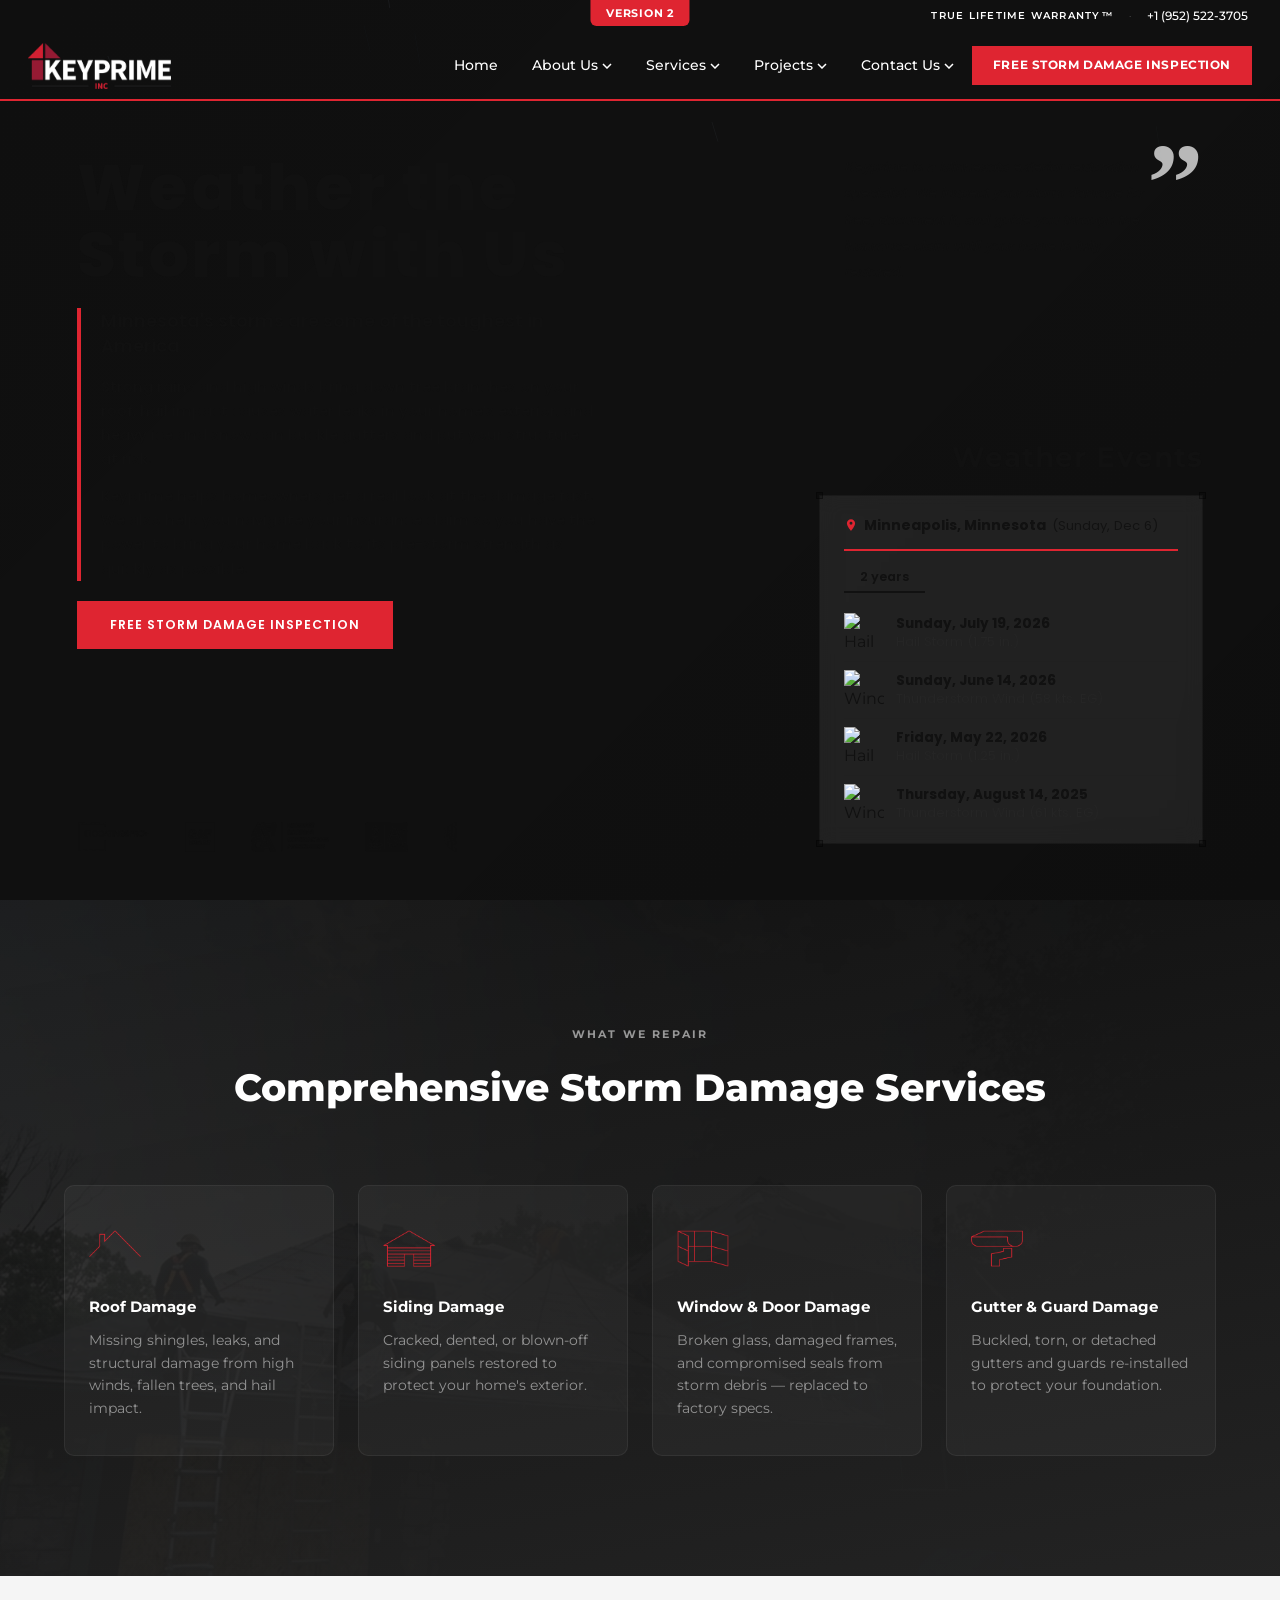
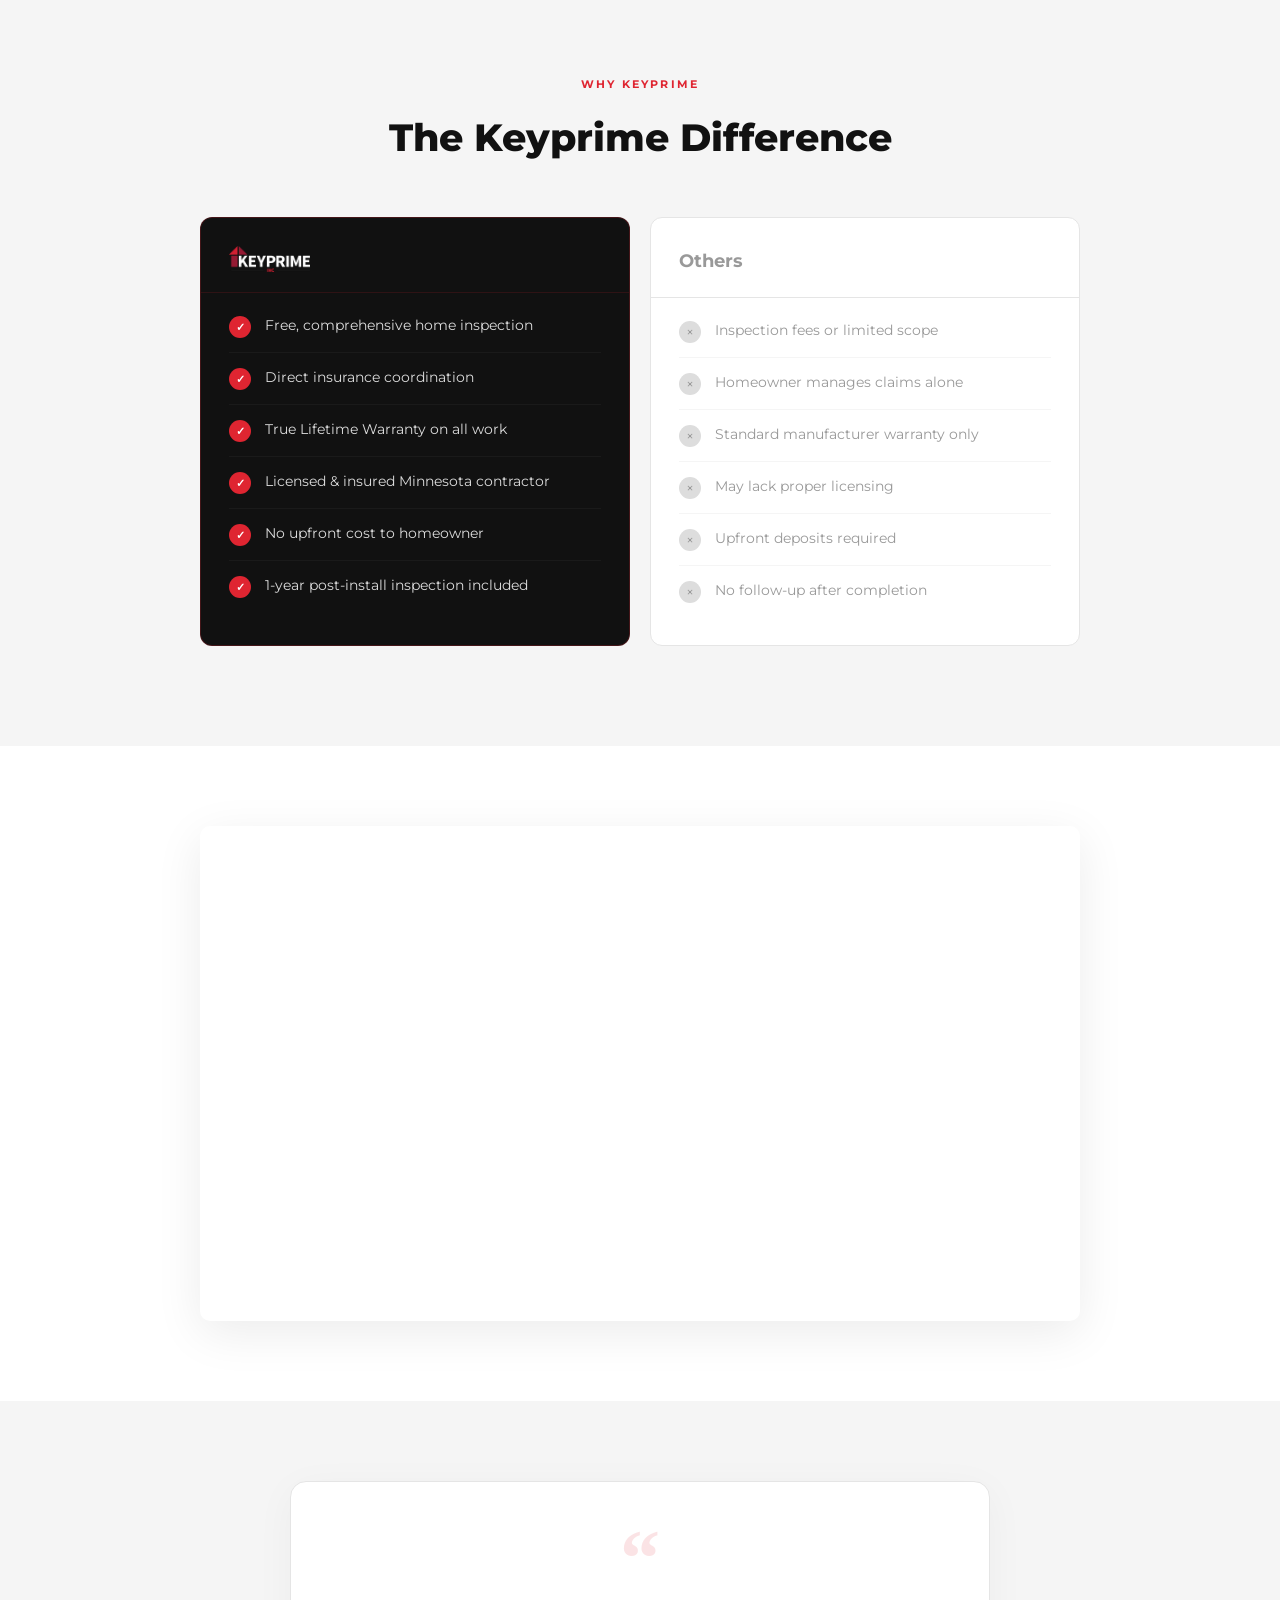
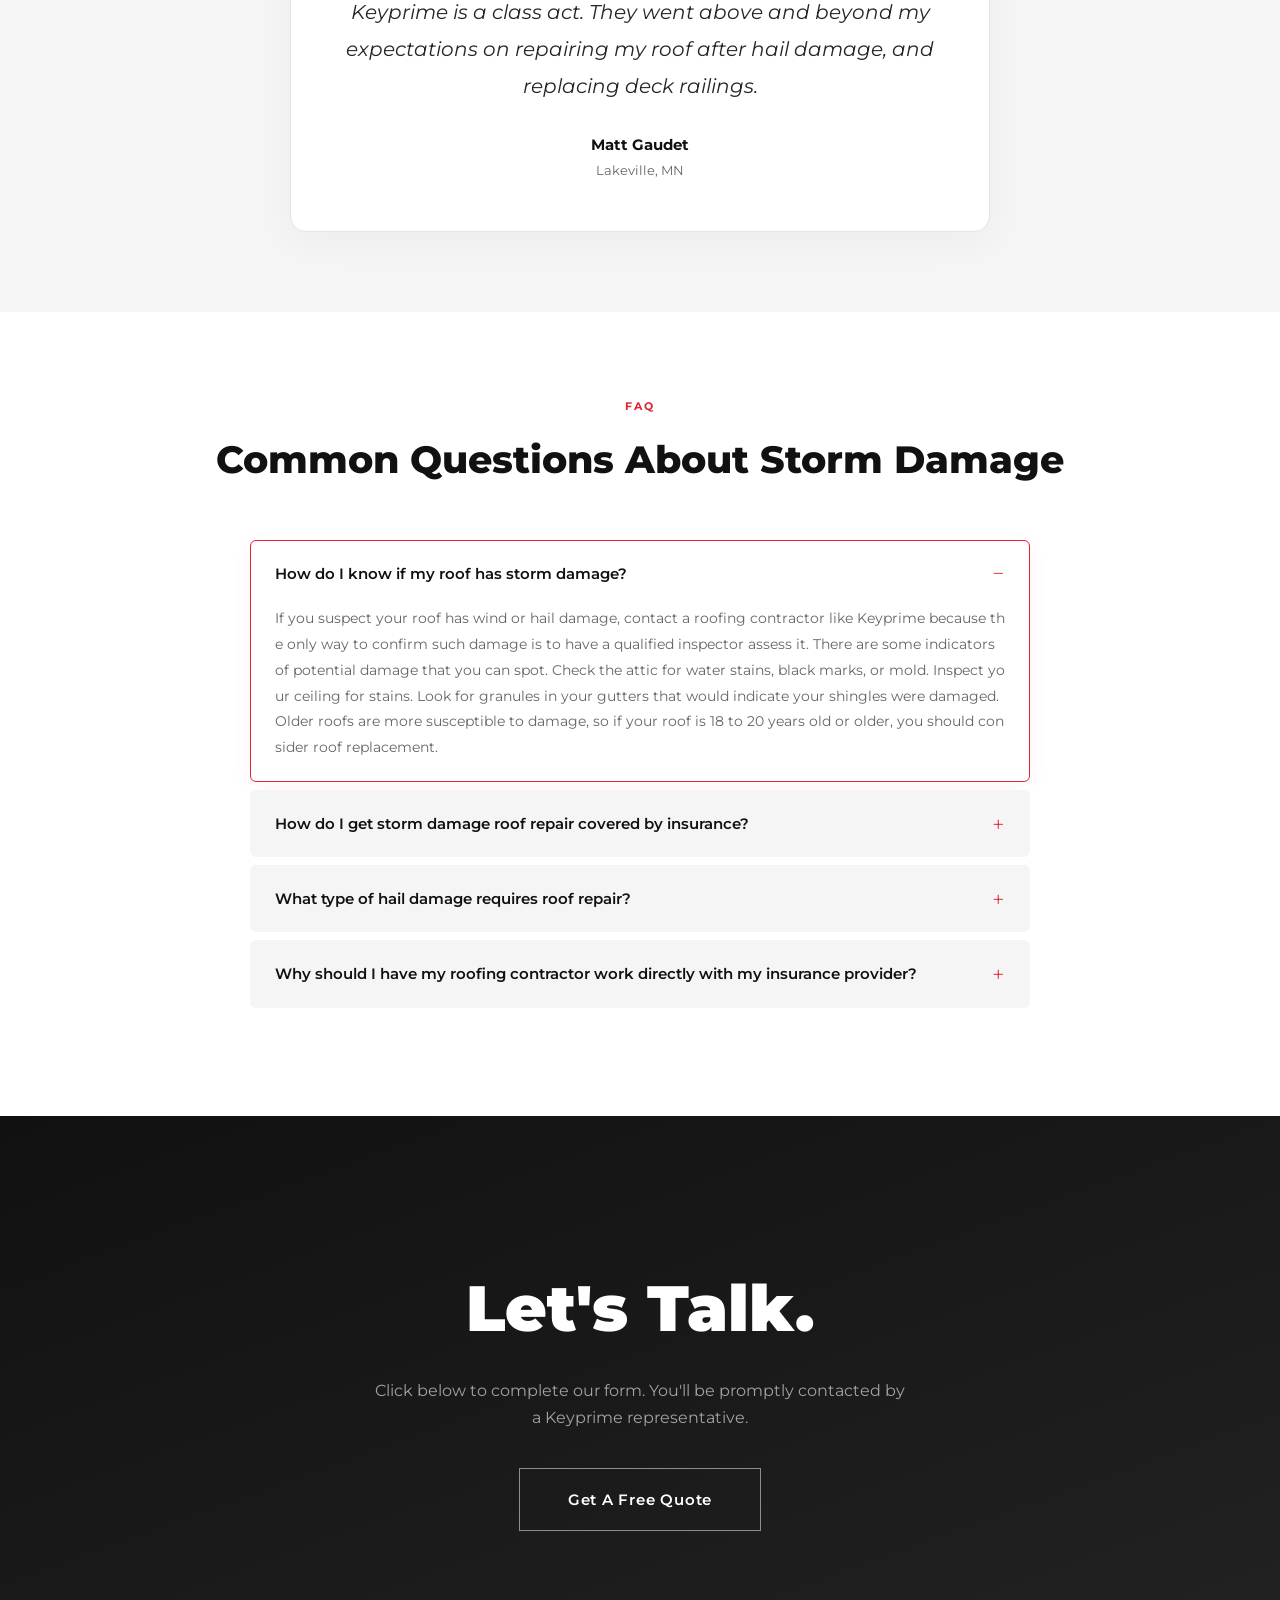
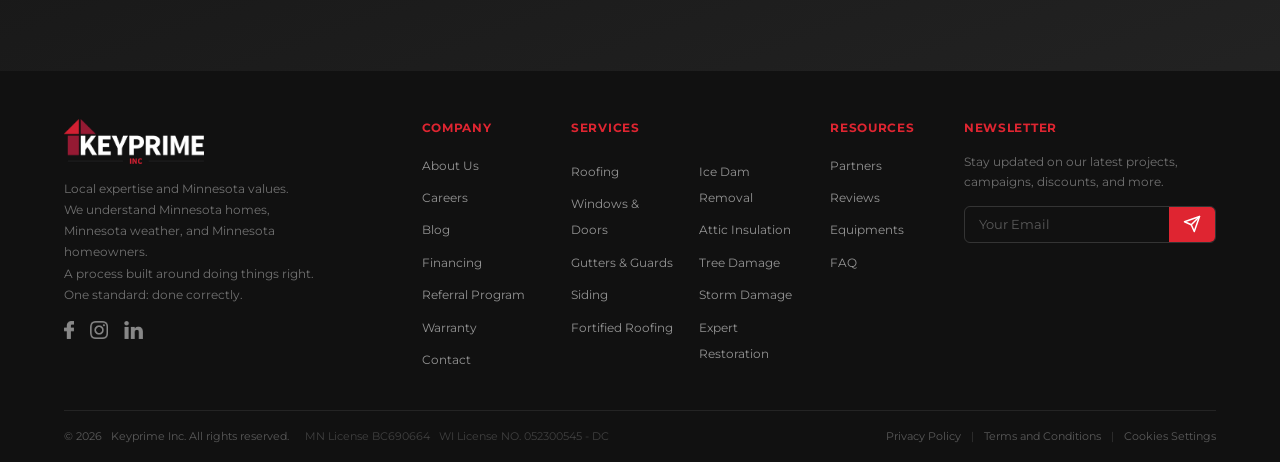
==== commit 52c85e40: "Rename Weather History to Weather Events, show 2-year data only, fix sub-page icons - Changed widget" ====
--- a/ver2/index.html
+++ b/ver2/index.html
@@ -112,7 +112,7 @@
 
     <!-- Weather History (bottom right) -->
     <div class="hero__wh hero-anim" data-delay="500">
-      <h3 class="wh__title">Weather History</h3>
+      <h3 class="wh__title">Weather Events</h3>
       <div class="wh__card">
         <span class="wh__corner wh__corner--tl"></span>
         <span class="wh__corner wh__corner--tr"></span>
@@ -126,12 +126,10 @@
           </div>
         </div>
         <div class="wh__tabs" id="whTabs">
-          <button class="wh__tab wh__tab--active" data-years="3">3 years</button>
-          <button class="wh__tab" data-years="2">2 years</button>
-          <button class="wh__tab" data-years="1">1 year</button>
+          <button class="wh__tab wh__tab--active" data-years="2">2 years</button>
         </div>
         <div class="wh__events" id="whEvents">
-          <div class="wh__loading">Loading weather history&hellip;</div>
+          <div class="wh__loading">Loading weather events&hellip;</div>
         </div>
       </div>
     </div>
--- a/css/style.css
+++ b/css/style.css
@@ -298,6 +298,7 @@
   font-weight: 700; line-height: 1.1;
   color: var(--blk); letter-spacing: .06em;
   margin-bottom: 20px;
+  white-space: nowrap;
 }
 .hero__body {
   border-left: 4px solid var(--red);
@@ -338,7 +339,7 @@
   line-height: .7; pointer-events: none;
 }
 
-/* ── Weather History — bottom right (same position as old forecast) ── */
+/* ── Weather Events — bottom right (same position as old forecast) ── */
 .hero__wh {
   position: absolute; z-index: 3;
   bottom: 56px; right: clamp(48px, 6vw, 140px);
--- a/ver2/ver-override.css
+++ b/ver2/ver-override.css
@@ -1,7 +1,7 @@
 /* VERSION 2 — Larger & Bolder
    Bigger heading, heavier sub & body weights, tighter line heights */
 .hero__heading {
-  font-size: clamp(2.8rem, 5.5vw, 4.6rem);
+  font-size: clamp(2.8rem, 5vw, 4.2rem);
   font-weight: 800;
   letter-spacing: .04em;
   line-height: 1.05;
@@ -13,7 +13,13 @@
 }
 .hero__text {
   font-size: clamp(.92rem, 1.1vw, 1.04rem);
-  font-weight: 400;
-  opacity: .9;
+  font-weight: 500;
+  opacity: 1;
   line-height: 1.65;
 }
+.hero__quote-text {
+  font-size: .94rem;
+  font-weight: 500;
+  opacity: 1;
+  line-height: 1.75;
+}
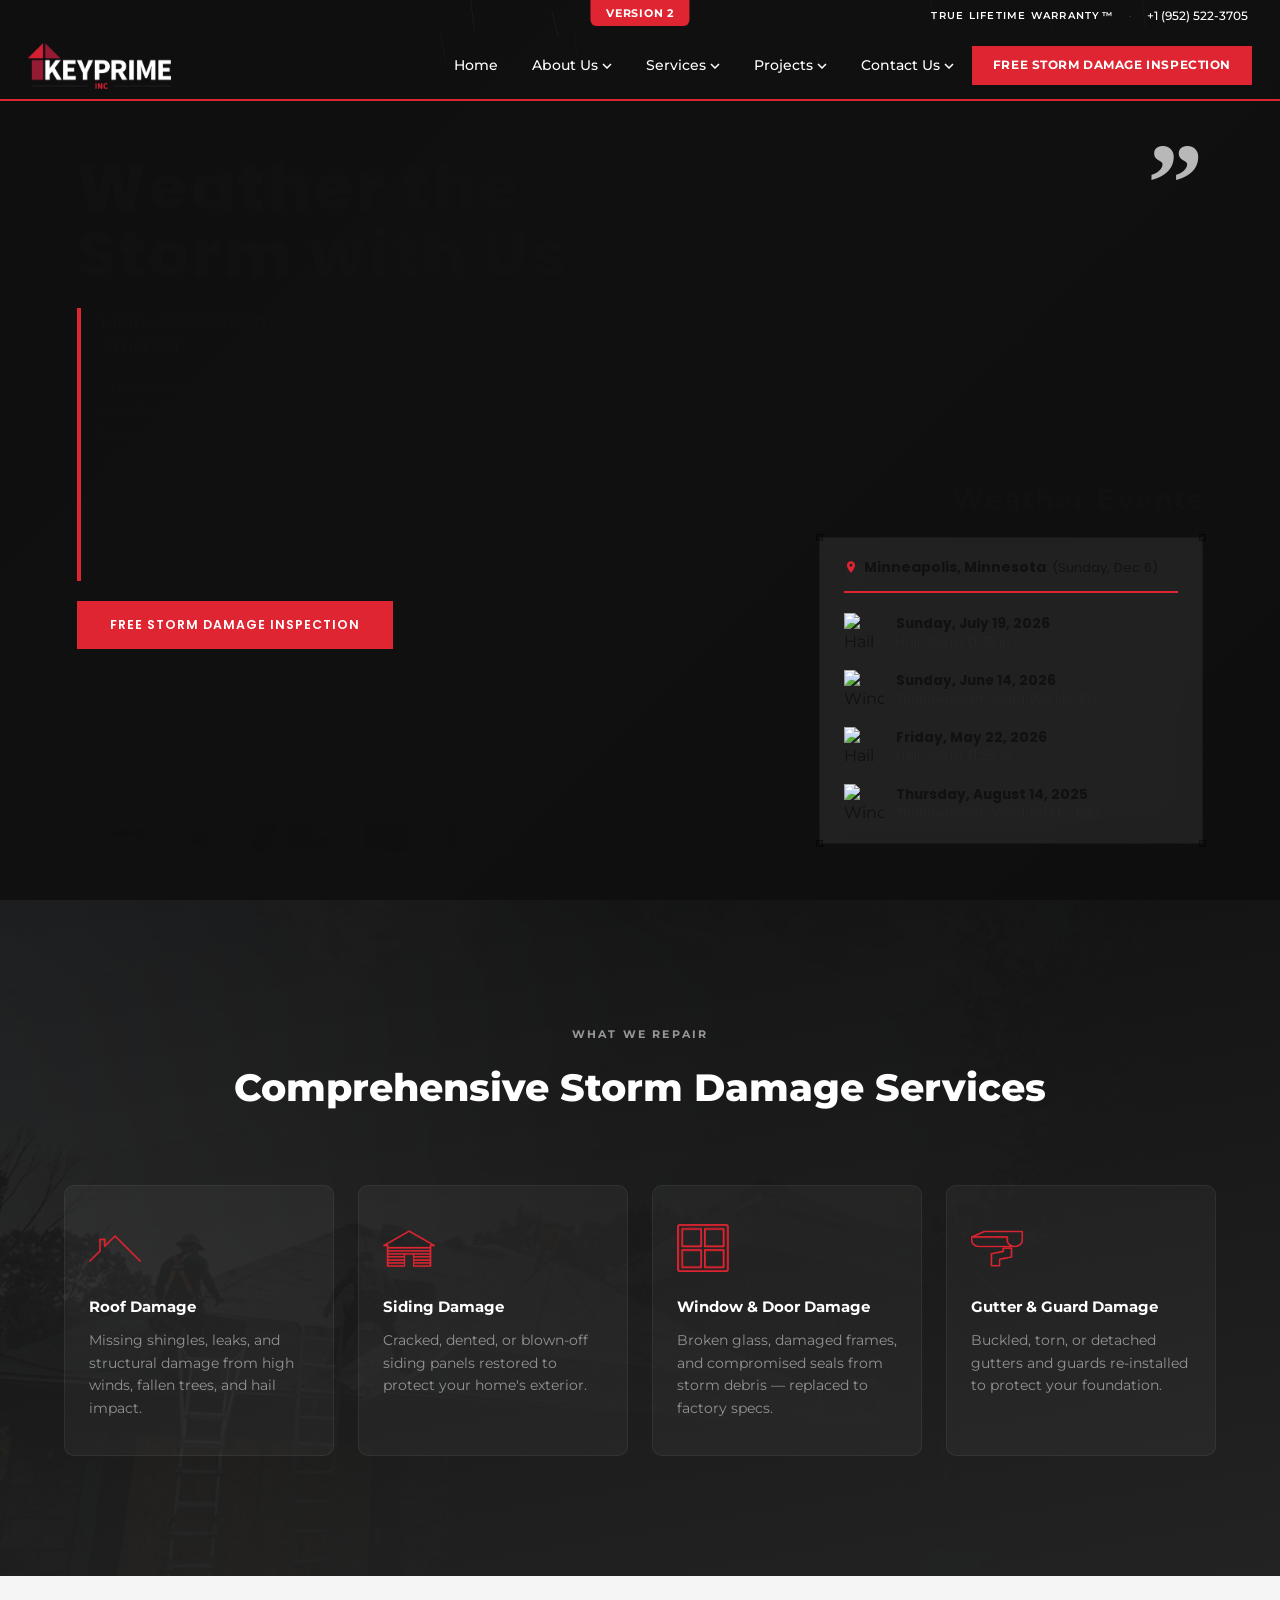
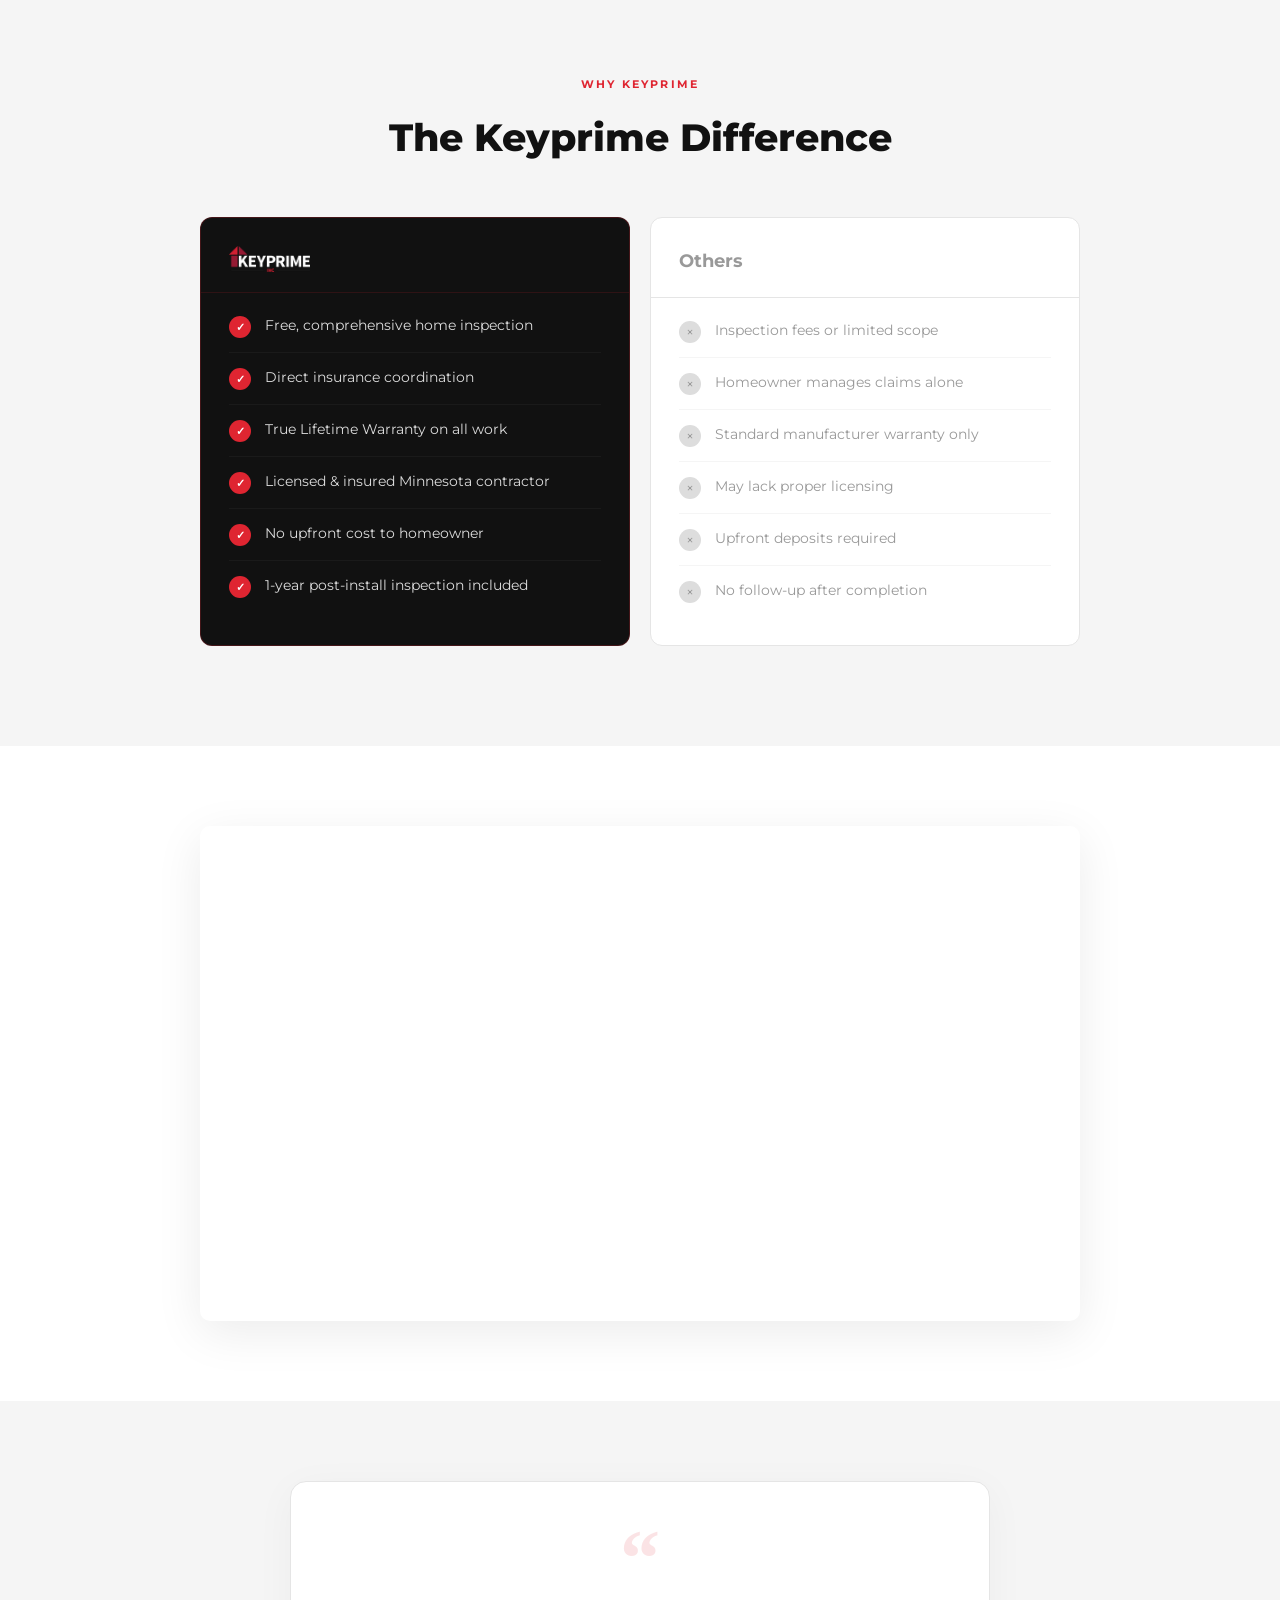
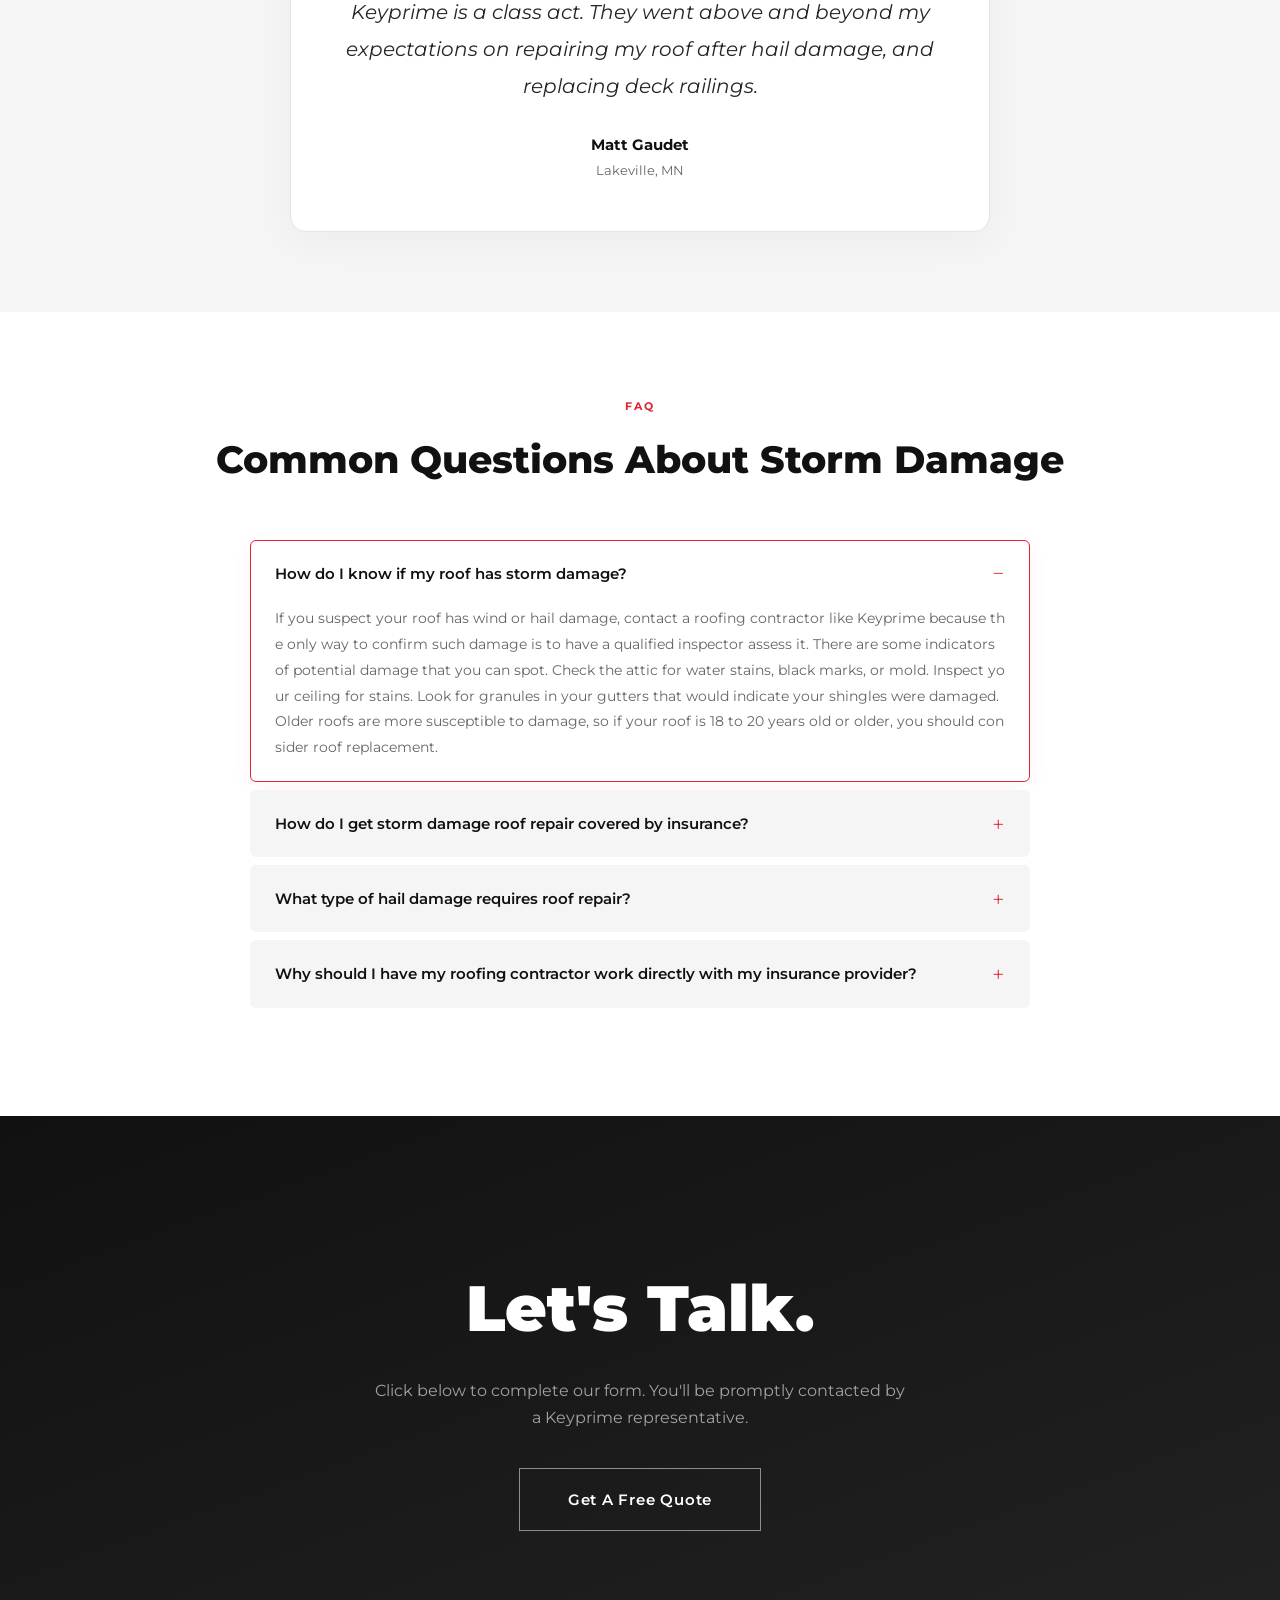
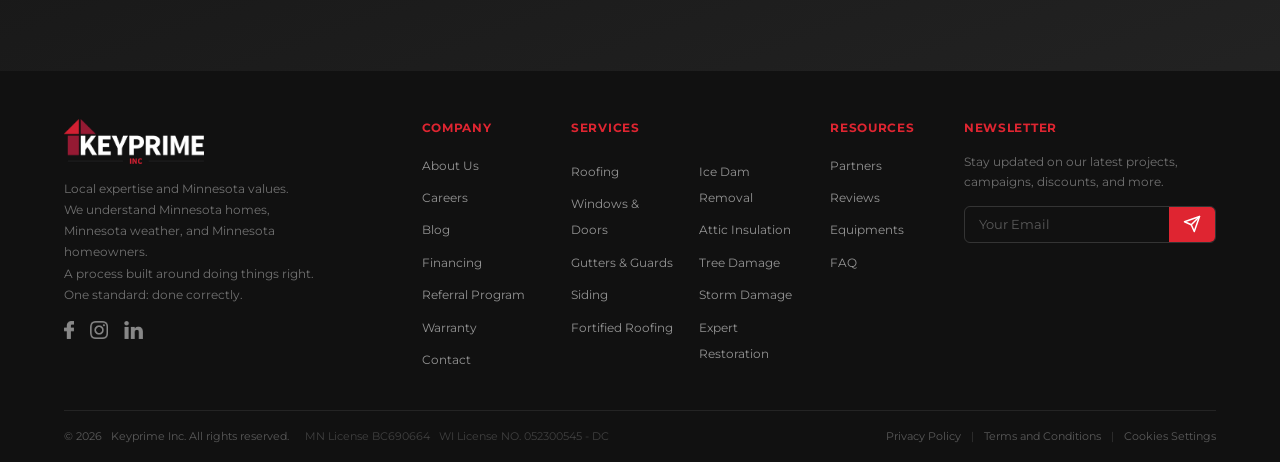
==== commit cc4dc983: "Remove 2-year tab text, hide tabs bar, update repair section icons - Removed "2 years" label and hid" ====
--- a/ver2/index.html
+++ b/ver2/index.html
@@ -126,7 +126,7 @@
           </div>
         </div>
         <div class="wh__tabs" id="whTabs">
-          <button class="wh__tab wh__tab--active" data-years="2">2 years</button>
+          <button class="wh__tab wh__tab--active" data-years="2"</button>
         </div>
         <div class="wh__events" id="whEvents">
           <div class="wh__loading">Loading weather events&hellip;</div>
--- a/css/style.css
+++ b/css/style.css
@@ -399,7 +399,7 @@
 
 /* Tabs */
 .wh__tabs {
-  display: flex; gap: 0; margin-bottom: 12px;
+  display: none;
 }
 .wh__tab {
   font-family: var(--font-hero);
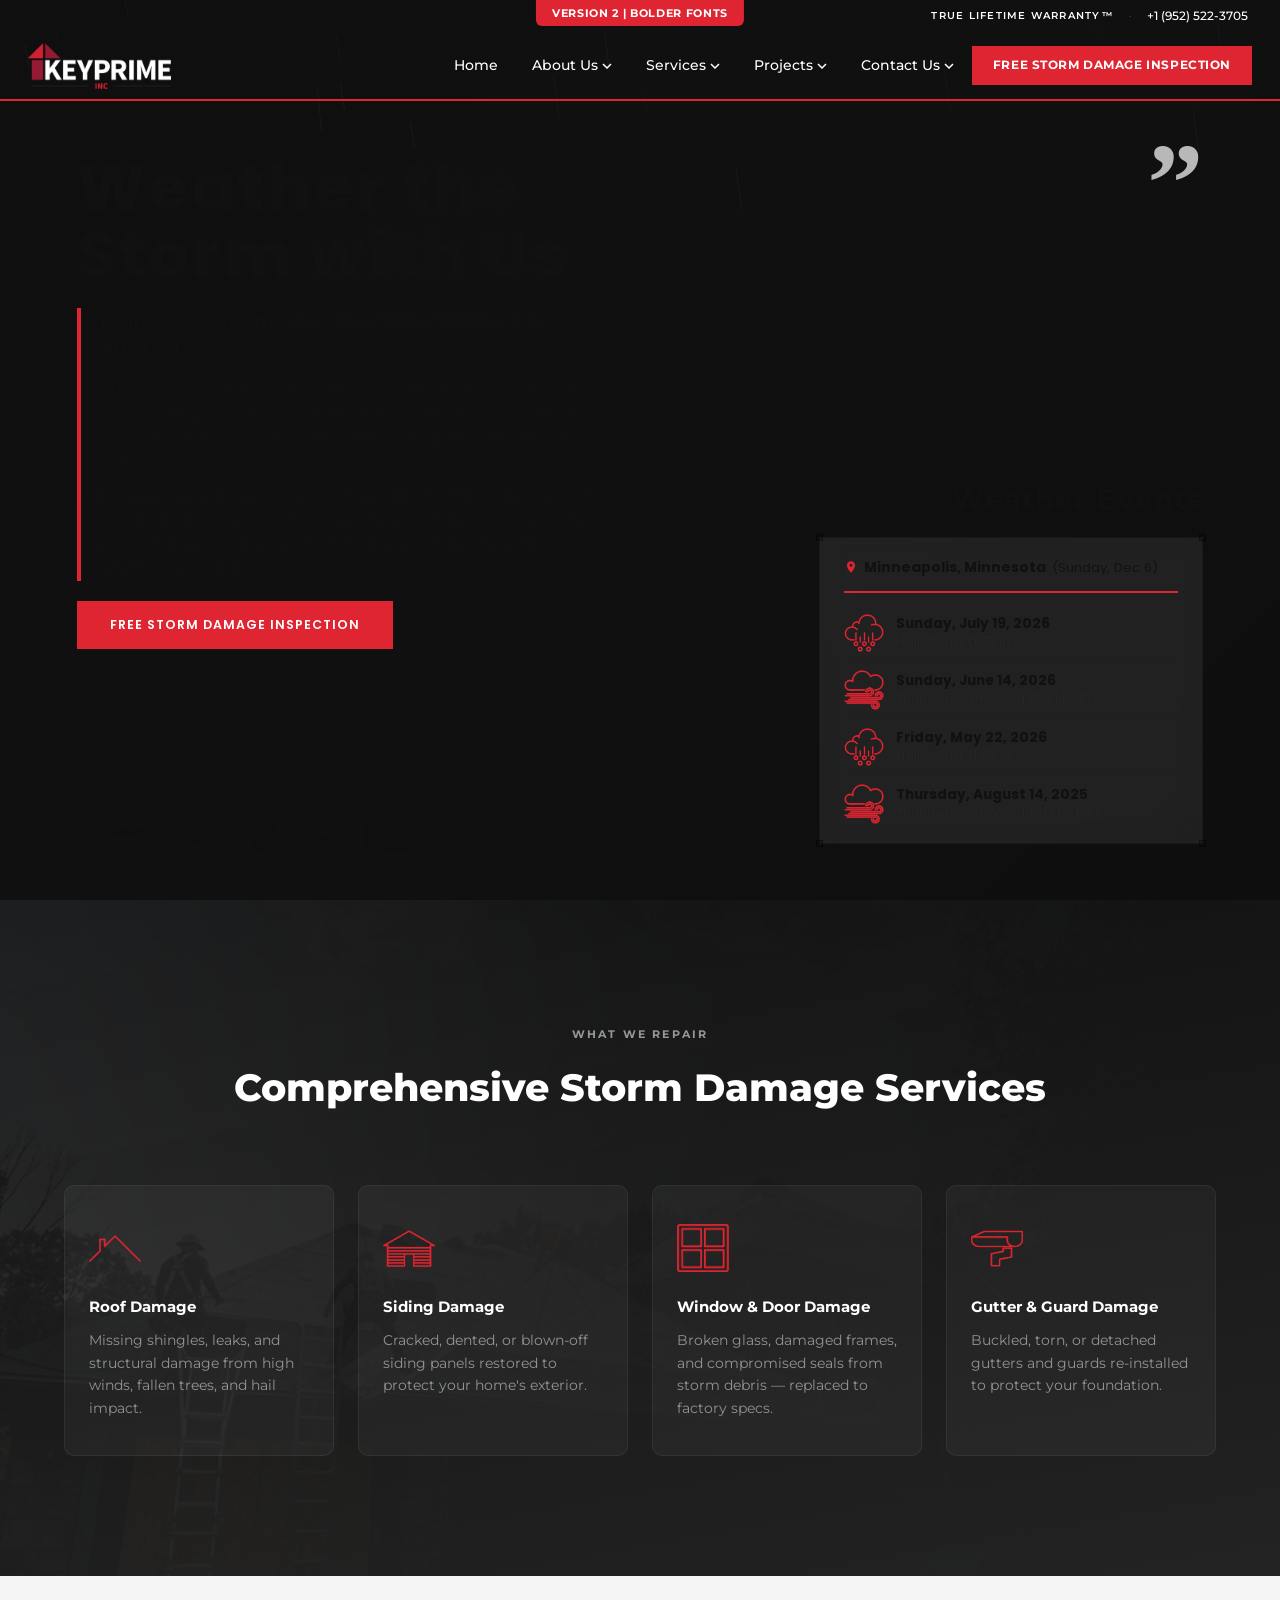
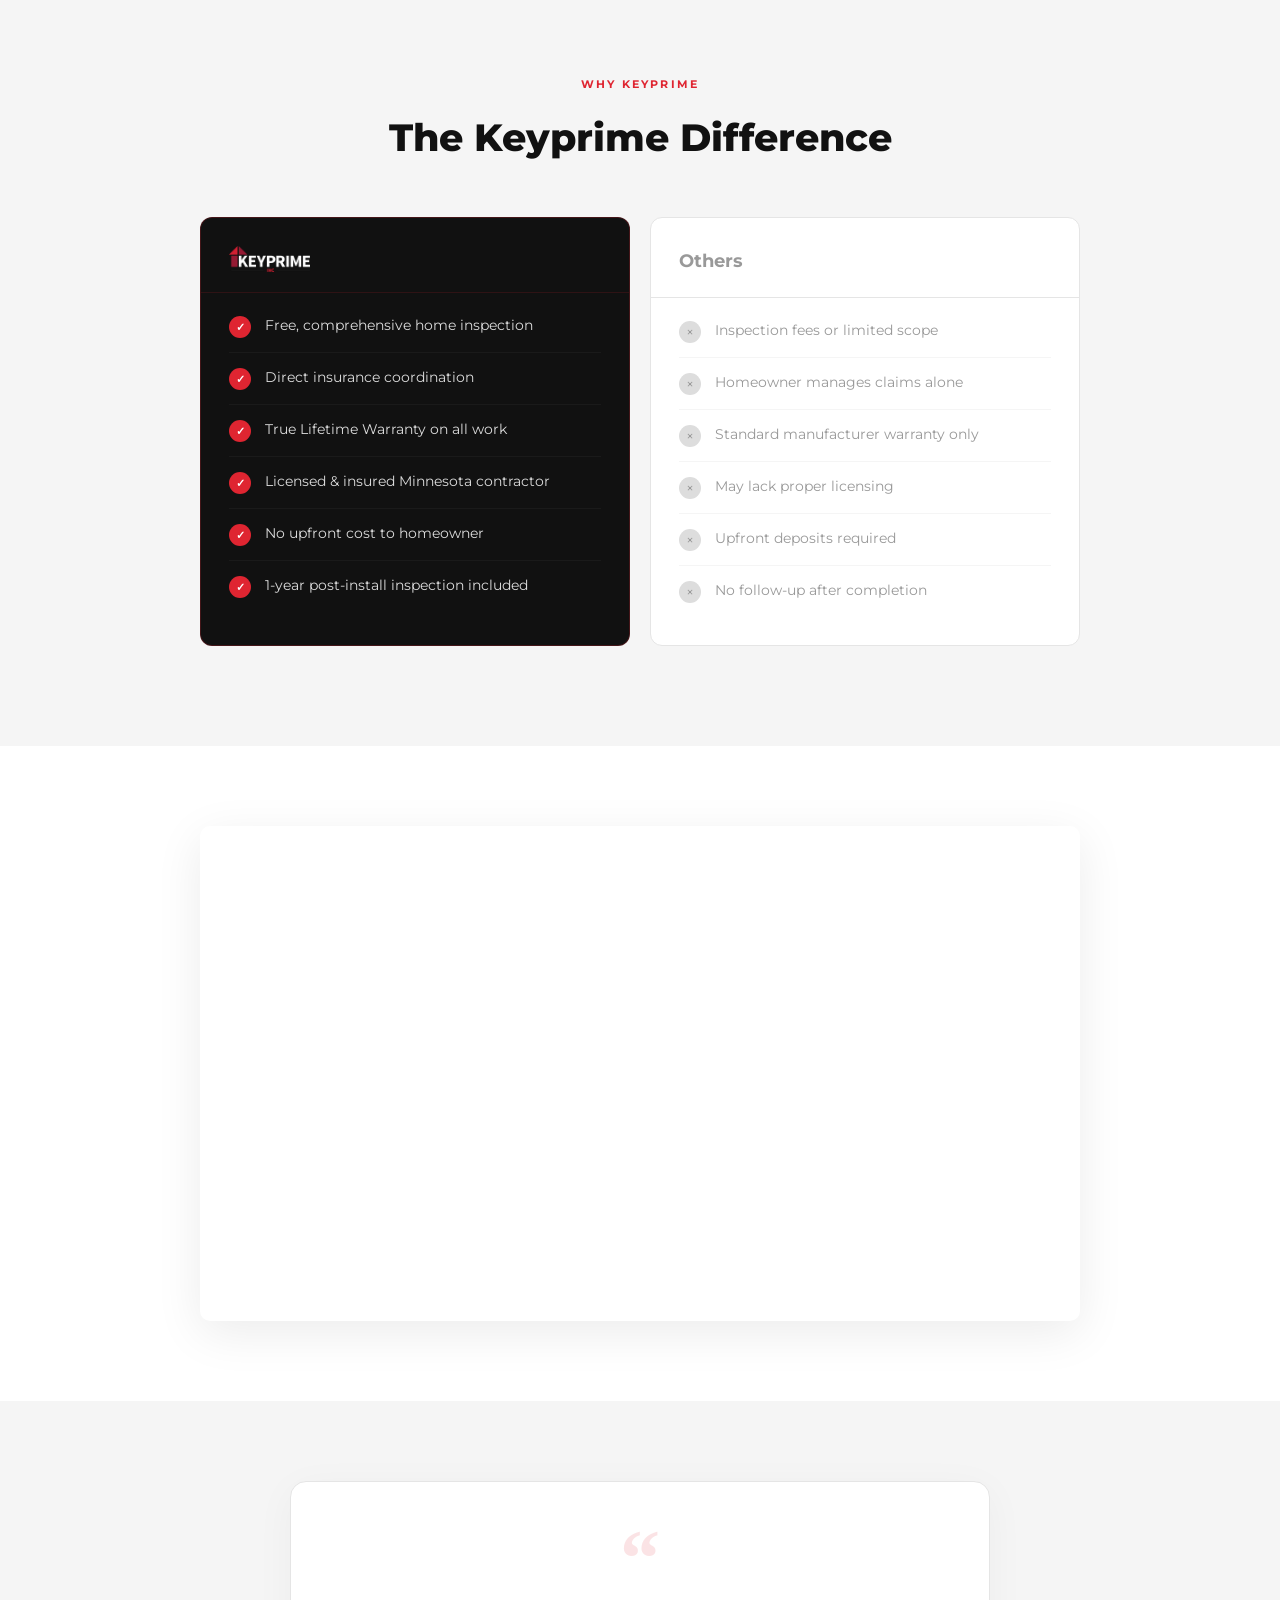
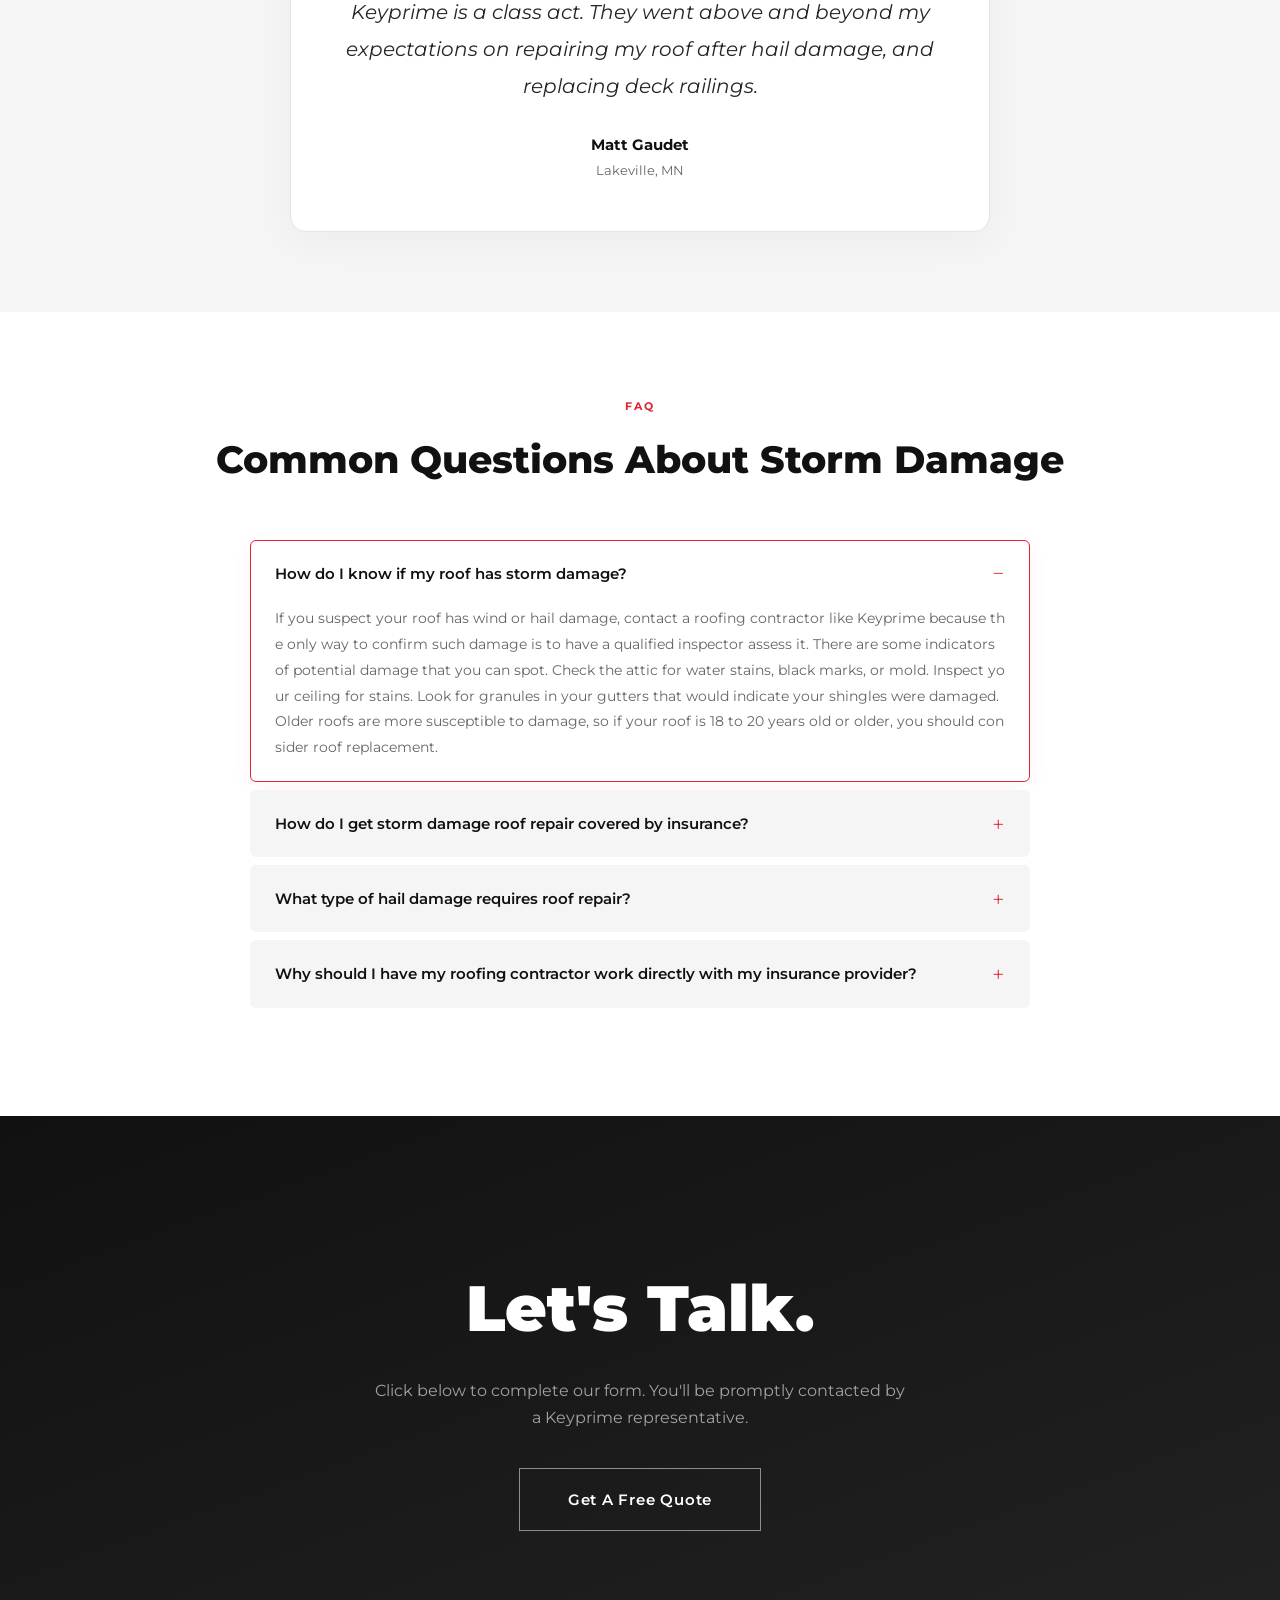
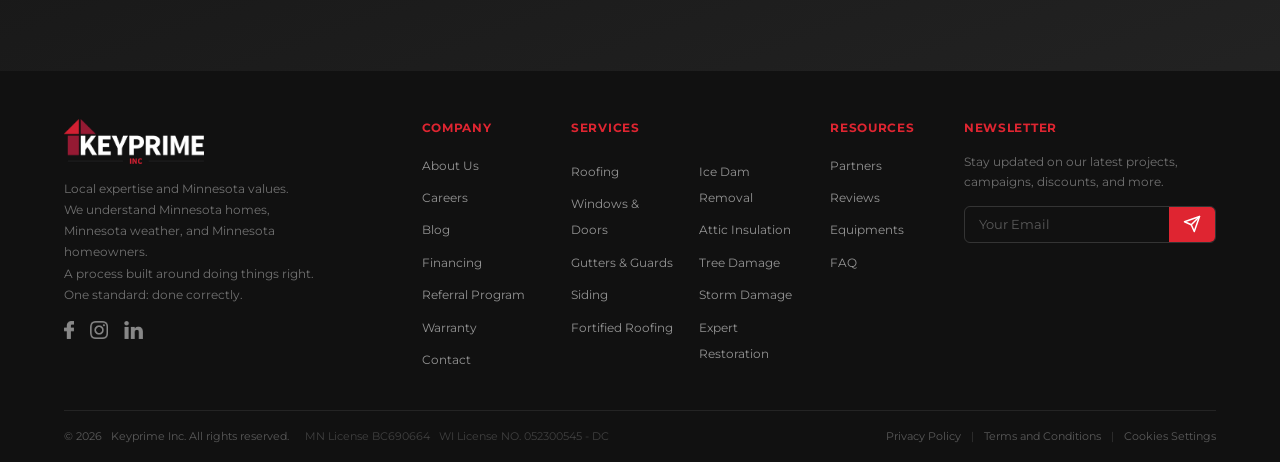
==== commit af12fc25: "Fix weather event icons on sub-pages and add descriptive version badges - Fixed icon path resolution" ====
--- a/ver2/index.html
+++ b/ver2/index.html
@@ -13,7 +13,7 @@
   <script src="https://fast.wistia.com/assets/external/E-v1.js" async></script>
 </head>
 <body>
-  <div style="position:fixed;top:0;left:50%;transform:translateX(-50%);z-index:9999;background:var(--red);color:#fff;font-family:var(--font);font-size:.7rem;font-weight:700;padding:4px 16px;border-radius:0 0 6px 6px;letter-spacing:.06em;pointer-events:none;">VERSION 2</div>
+  <div style="position:fixed;top:0;left:50%;transform:translateX(-50%);z-index:9999;background:var(--red);color:#fff;font-family:var(--font);font-size:.7rem;font-weight:700;padding:4px 16px;border-radius:0 0 6px 6px;letter-spacing:.06em;pointer-events:none;">VERSION 2 | BOLDER FONTS</div>
 
   <!-- ===== TOP BAR (fixed, right-aligned like mockup) ===== -->
   <div class="top-bar" id="topBar">
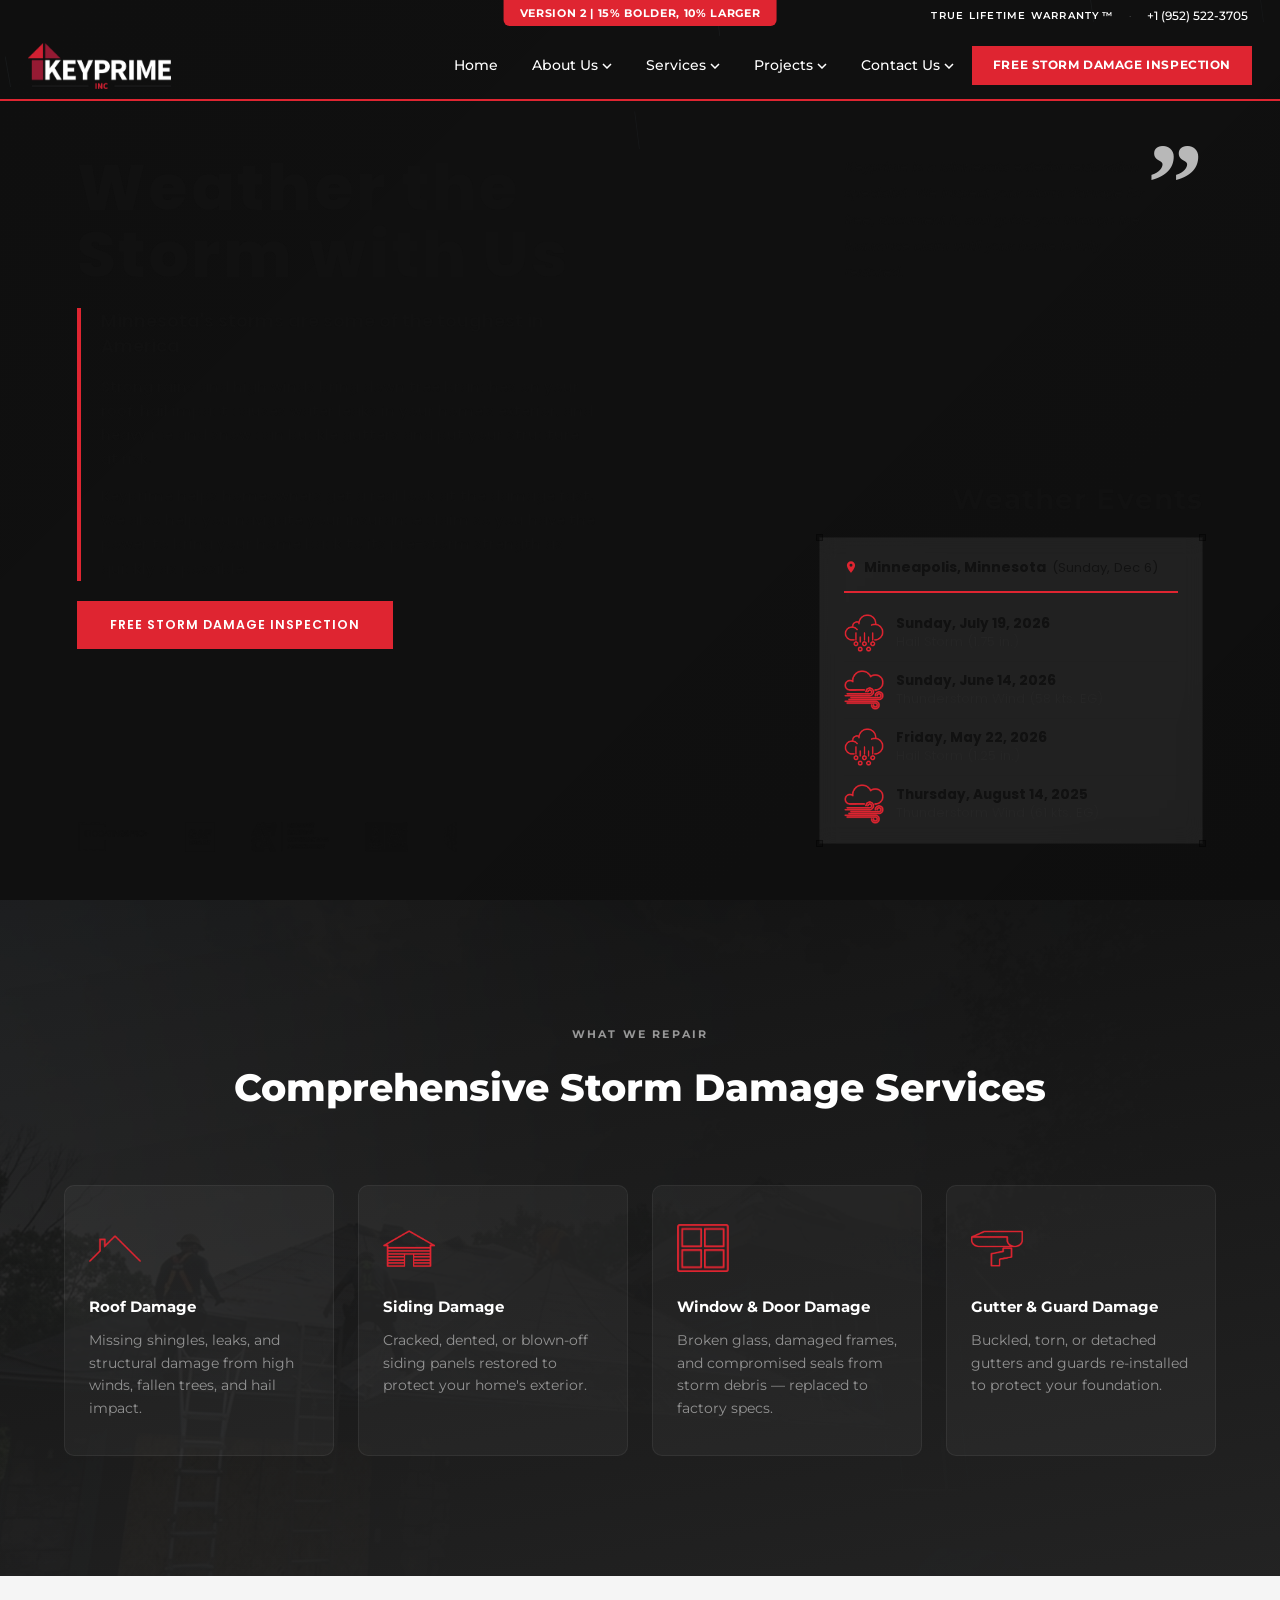
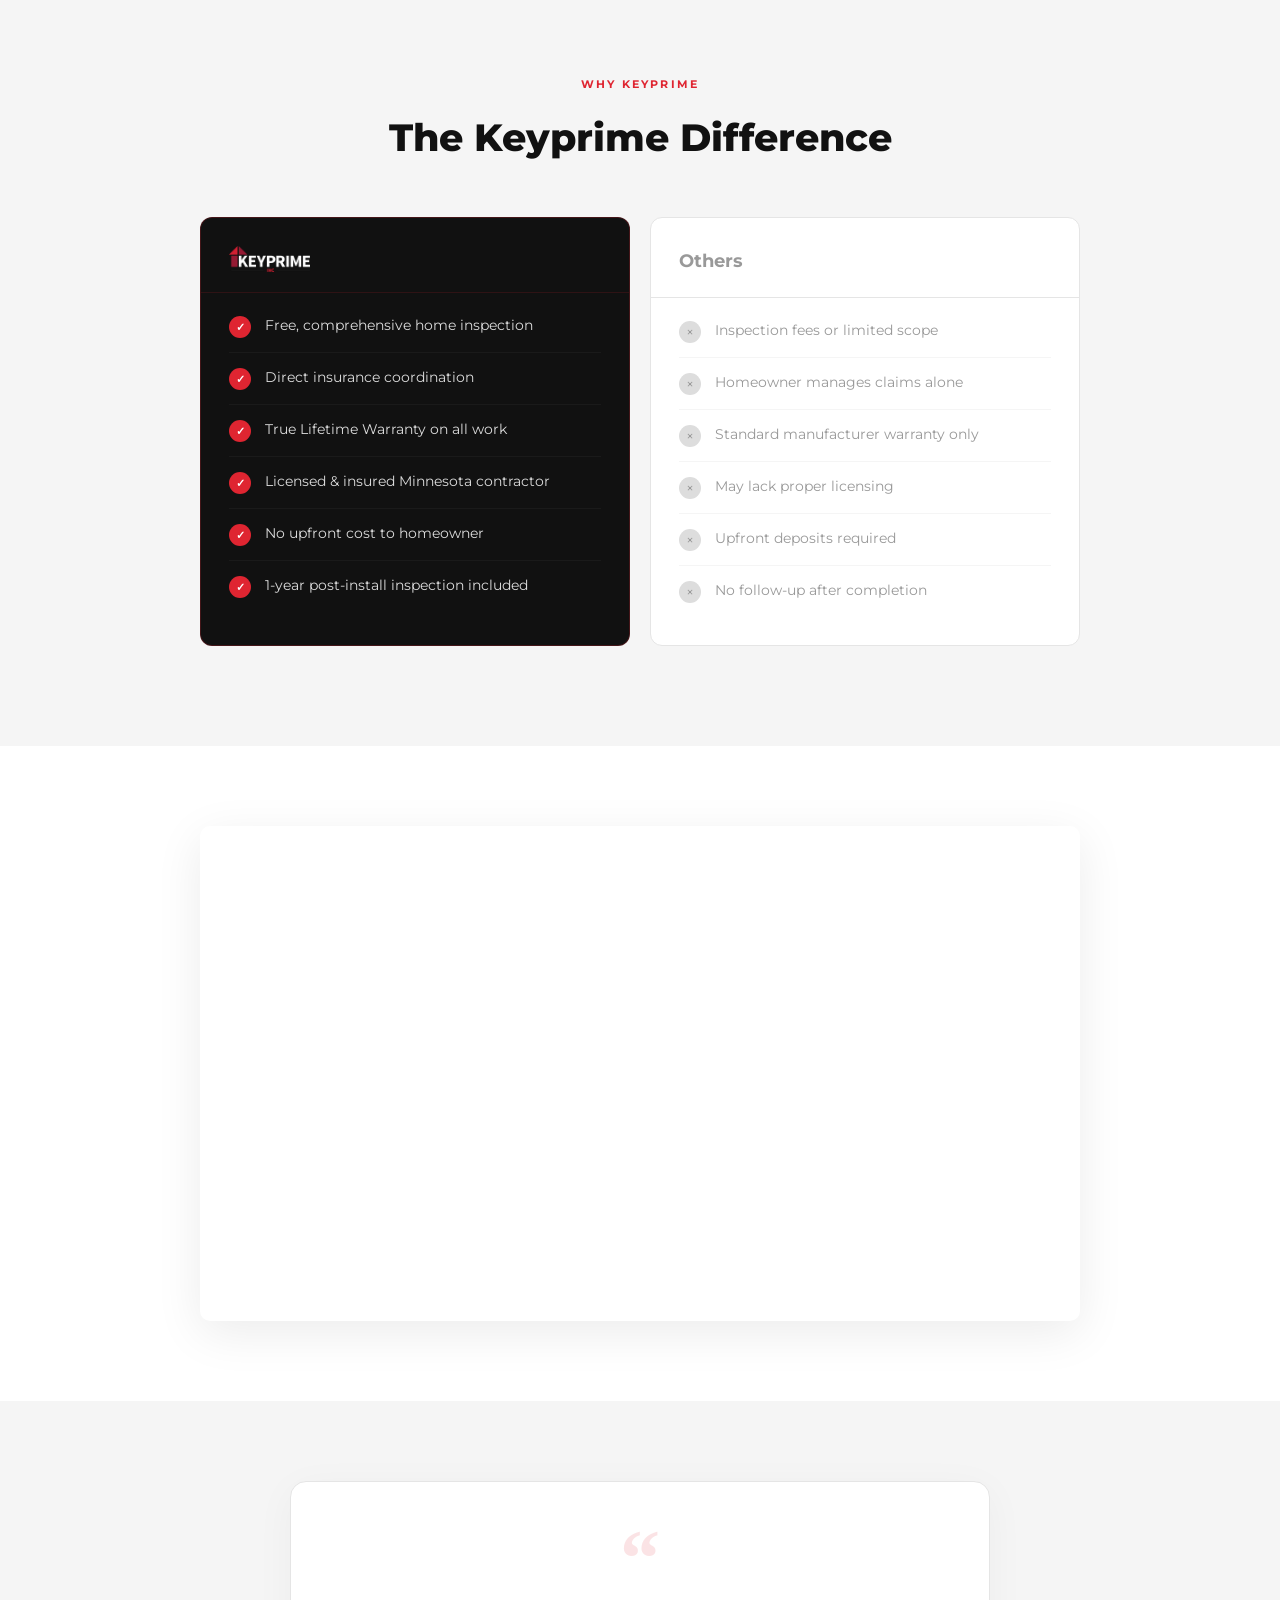
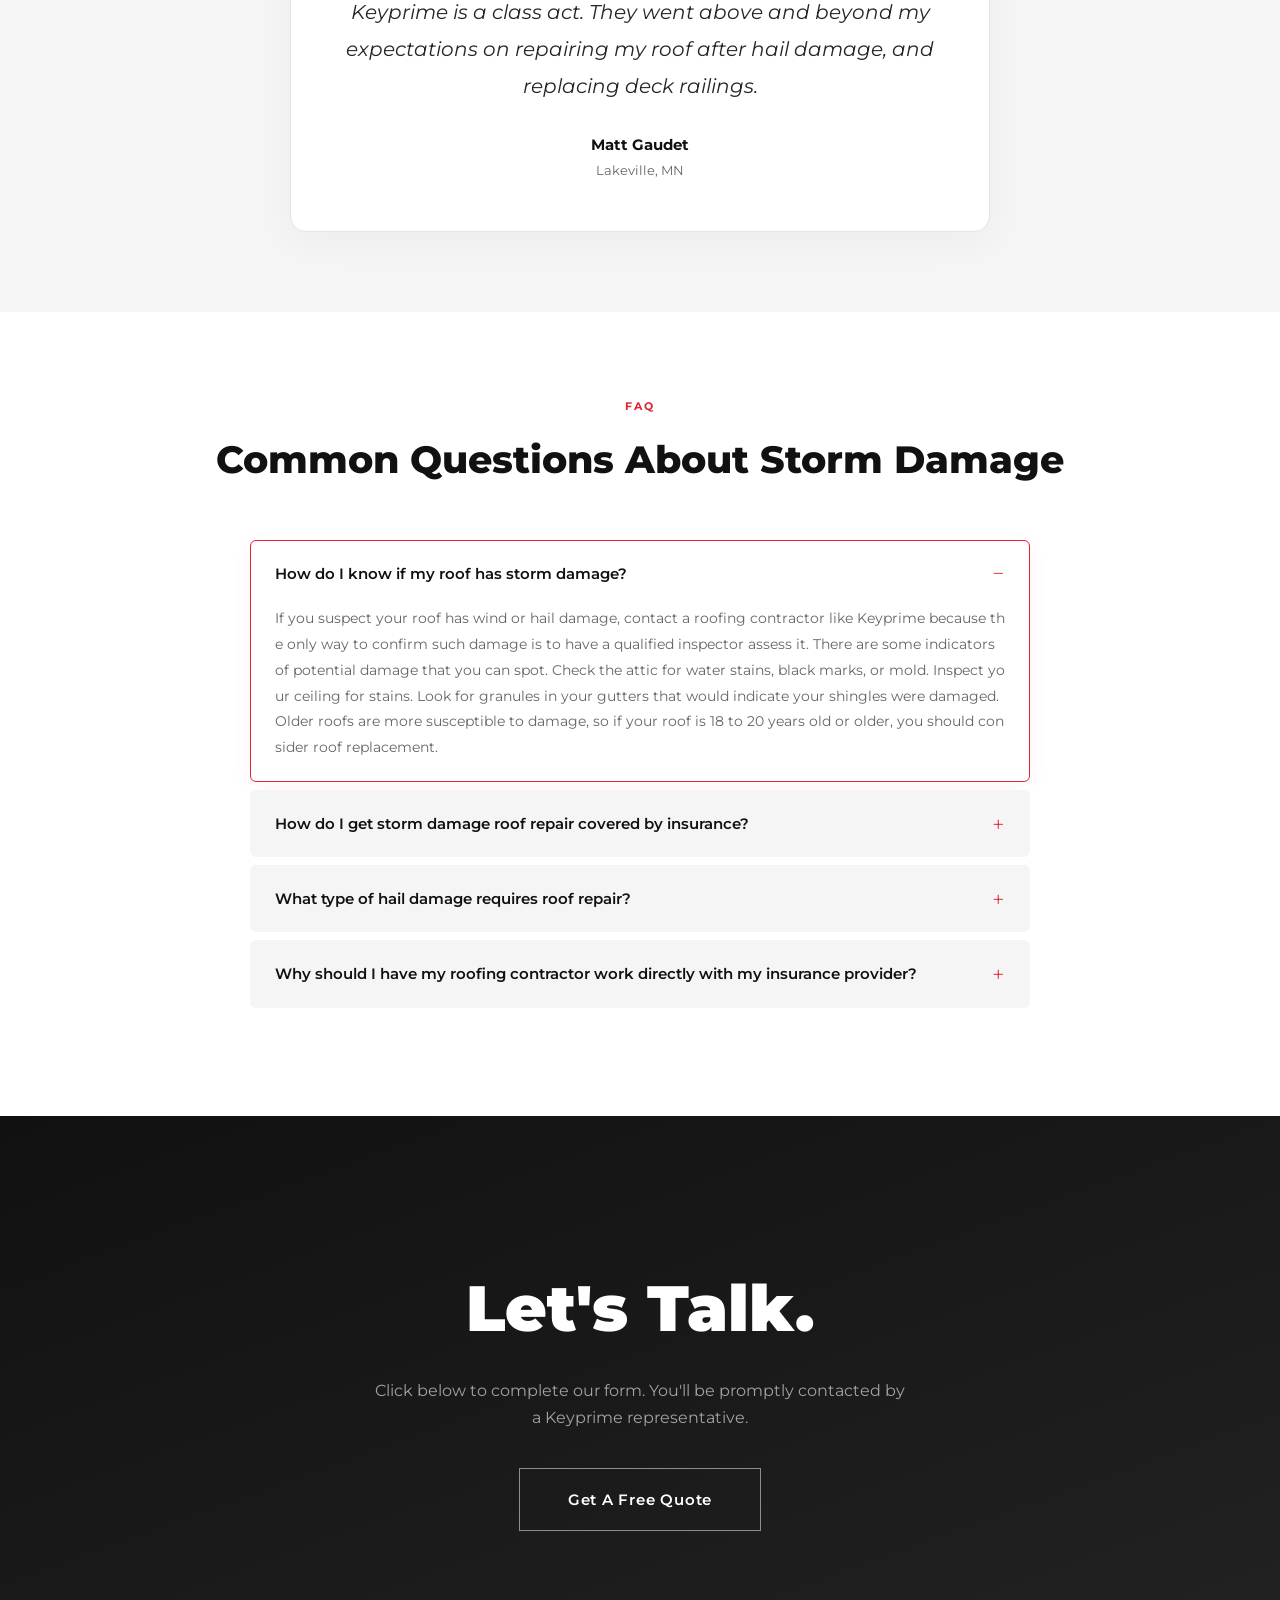
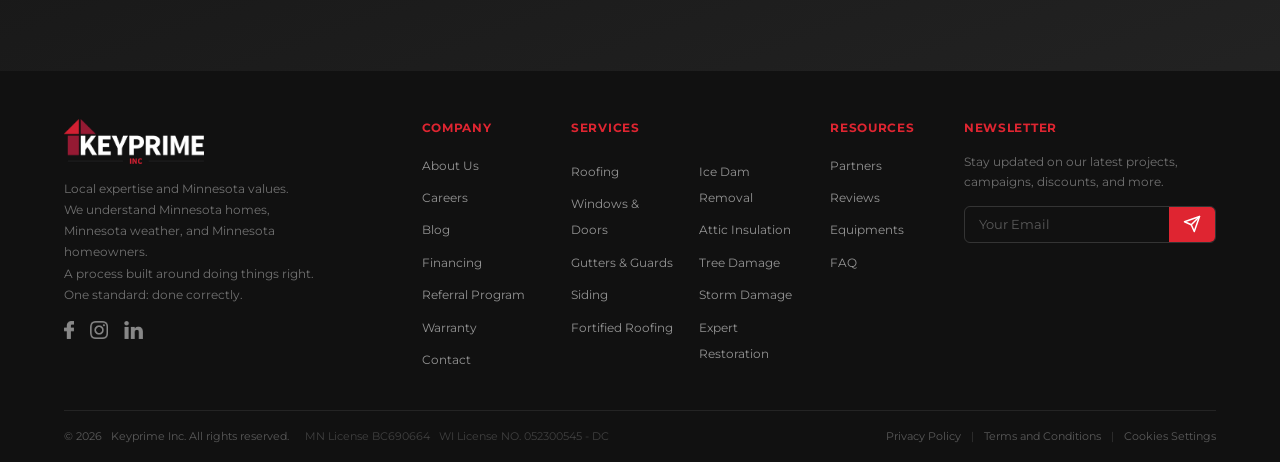
==== commit f0ed1da8: "Update version badges with percentage-based font descriptions Co-Authored-By: Claude Opus 4.6 <norep" ====
--- a/ver2/index.html
+++ b/ver2/index.html
@@ -13,7 +13,7 @@
   <script src="https://fast.wistia.com/assets/external/E-v1.js" async></script>
 </head>
 <body>
-  <div style="position:fixed;top:0;left:50%;transform:translateX(-50%);z-index:9999;background:var(--red);color:#fff;font-family:var(--font);font-size:.7rem;font-weight:700;padding:4px 16px;border-radius:0 0 6px 6px;letter-spacing:.06em;pointer-events:none;">VERSION 2 | BOLDER FONTS</div>
+  <div style="position:fixed;top:0;left:50%;transform:translateX(-50%);z-index:9999;background:var(--red);color:#fff;font-family:var(--font);font-size:.7rem;font-weight:700;padding:4px 16px;border-radius:0 0 6px 6px;letter-spacing:.06em;pointer-events:none;">VERSION 2 | 15% BOLDER, 10% LARGER</div>
 
   <!-- ===== TOP BAR (fixed, right-aligned like mockup) ===== -->
   <div class="top-bar" id="topBar">
